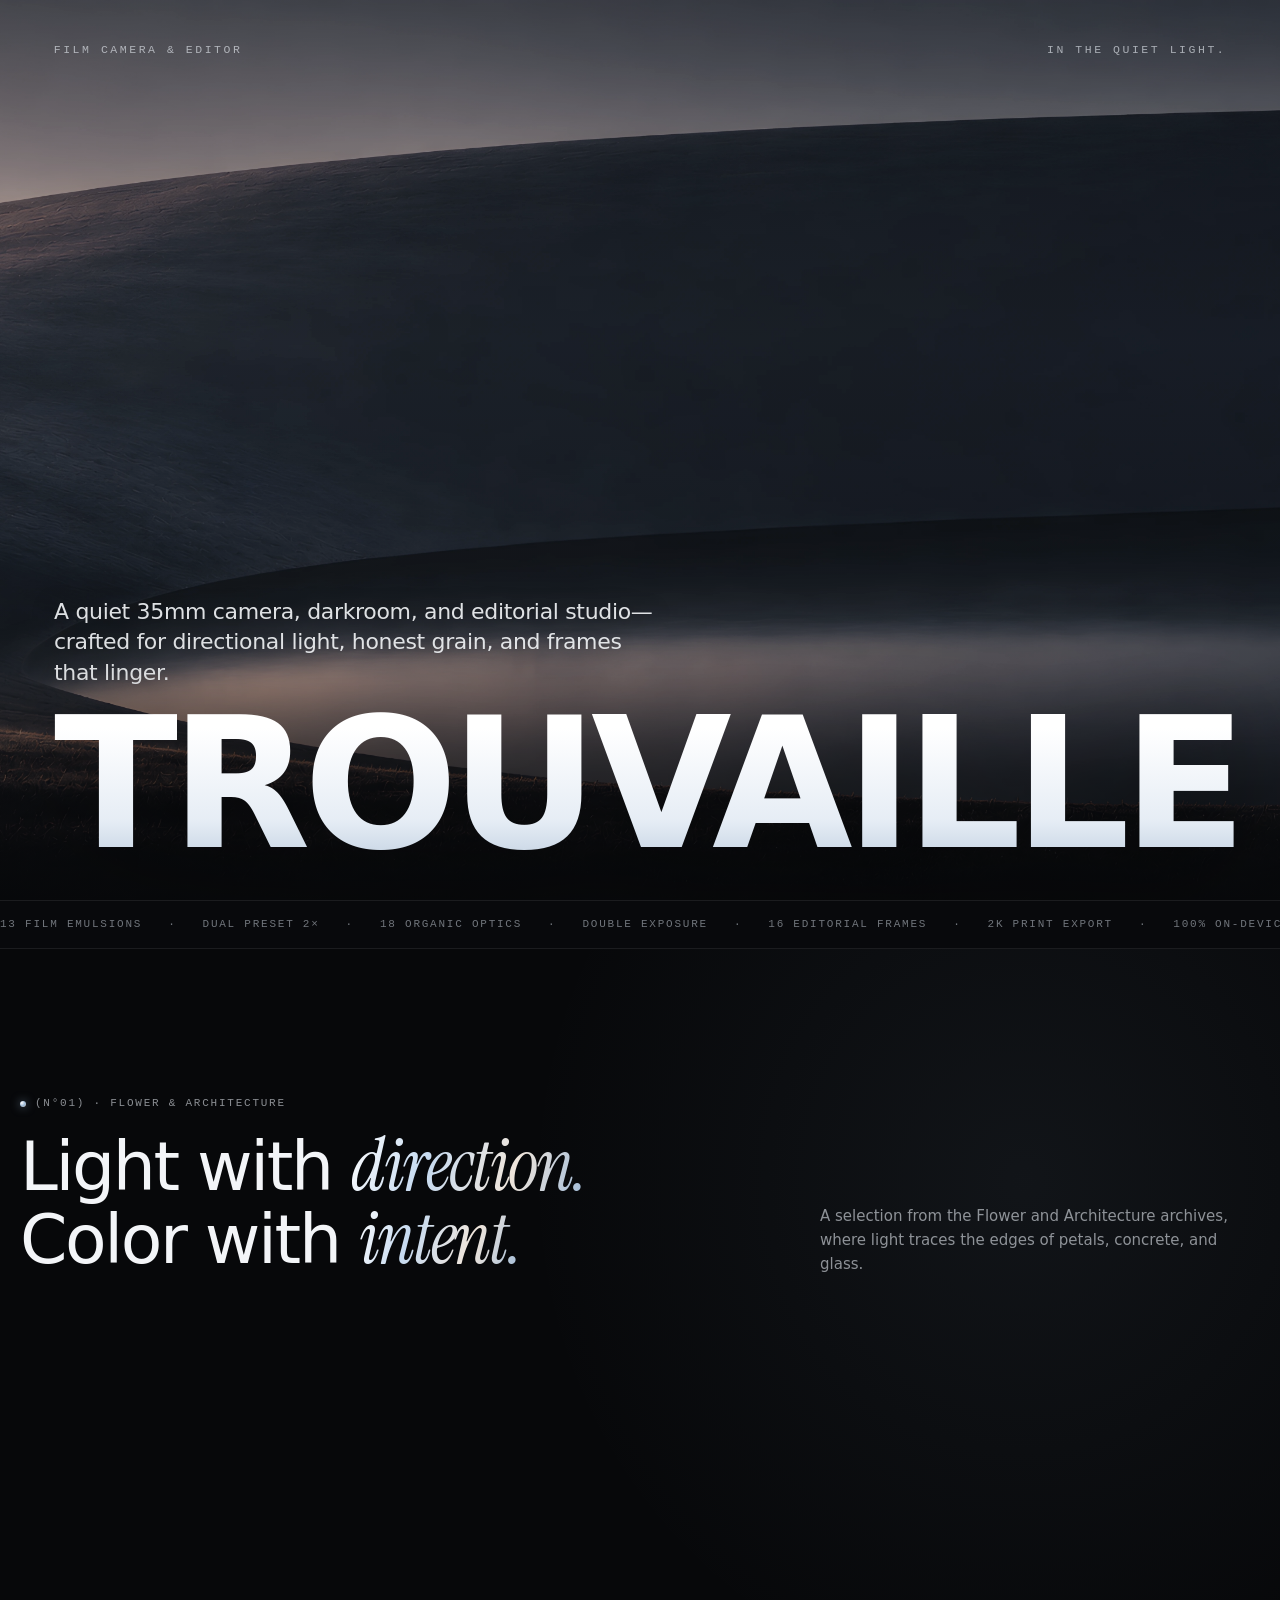
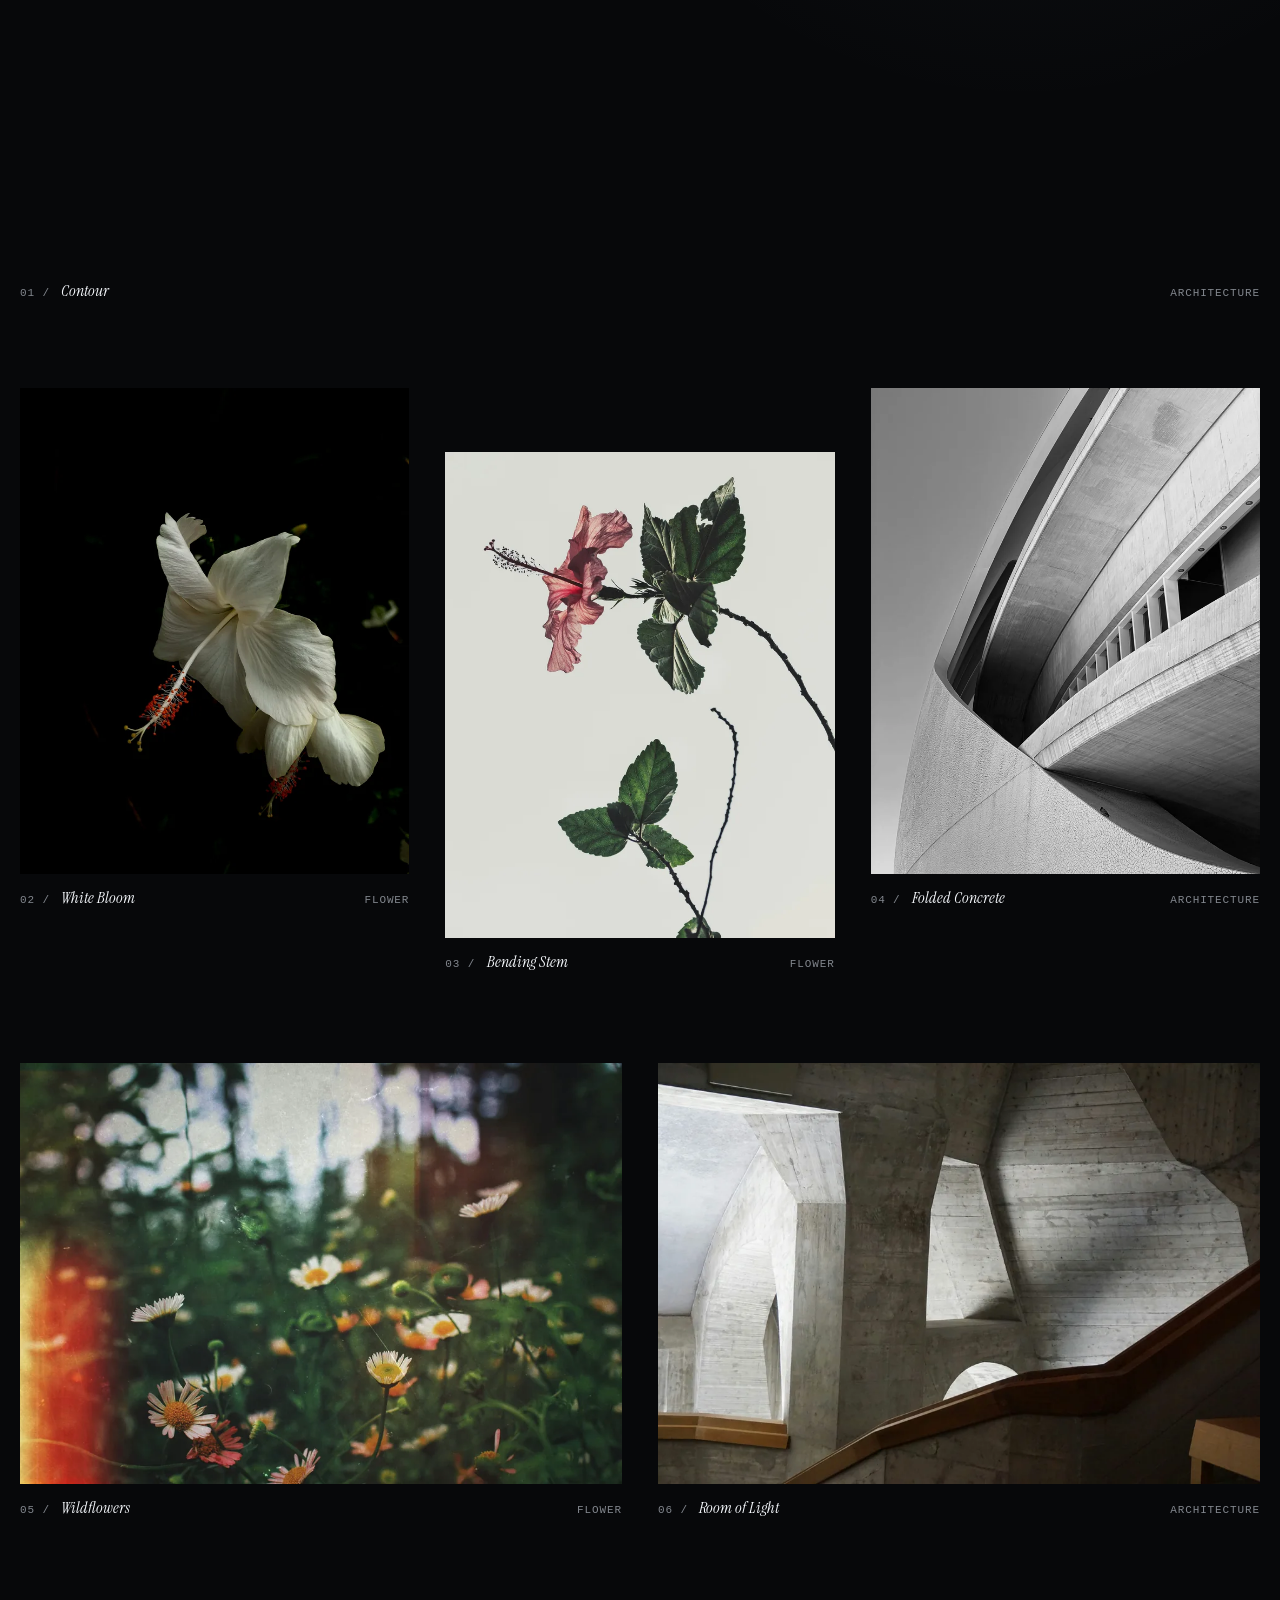
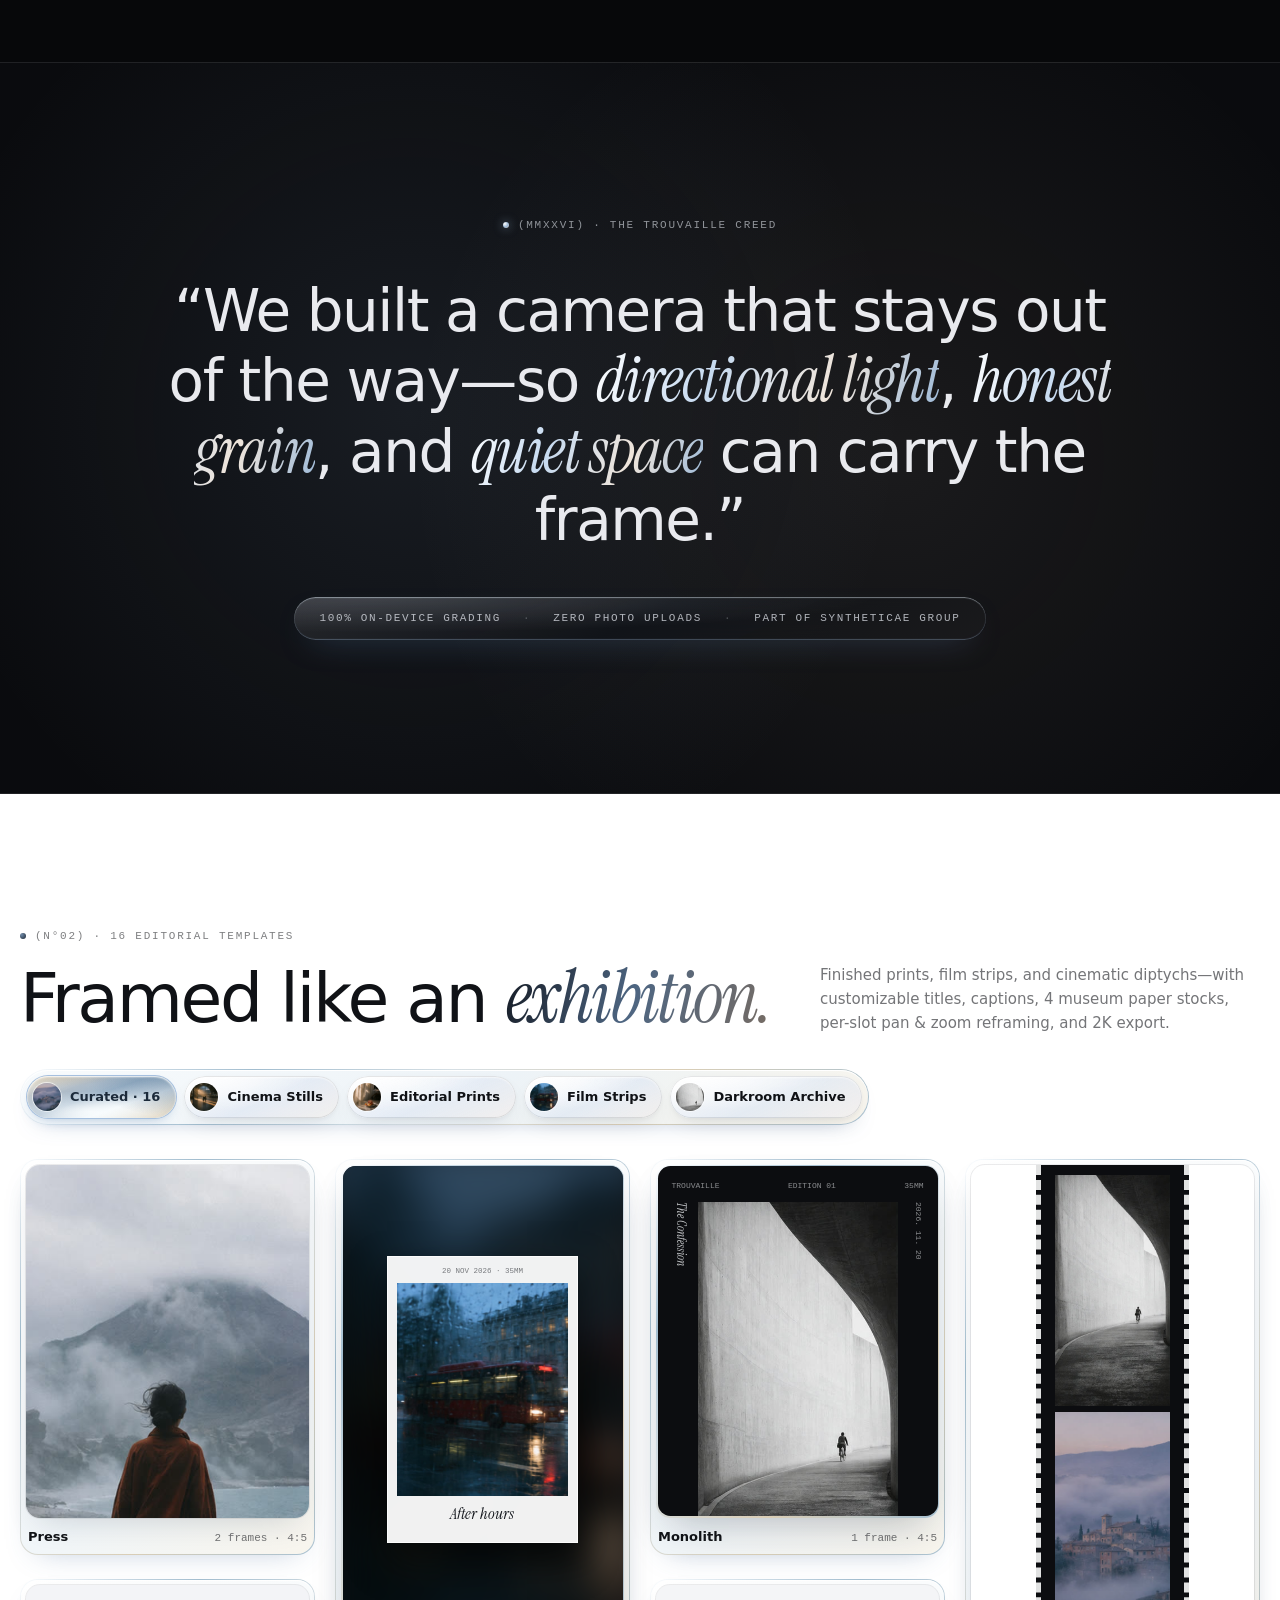
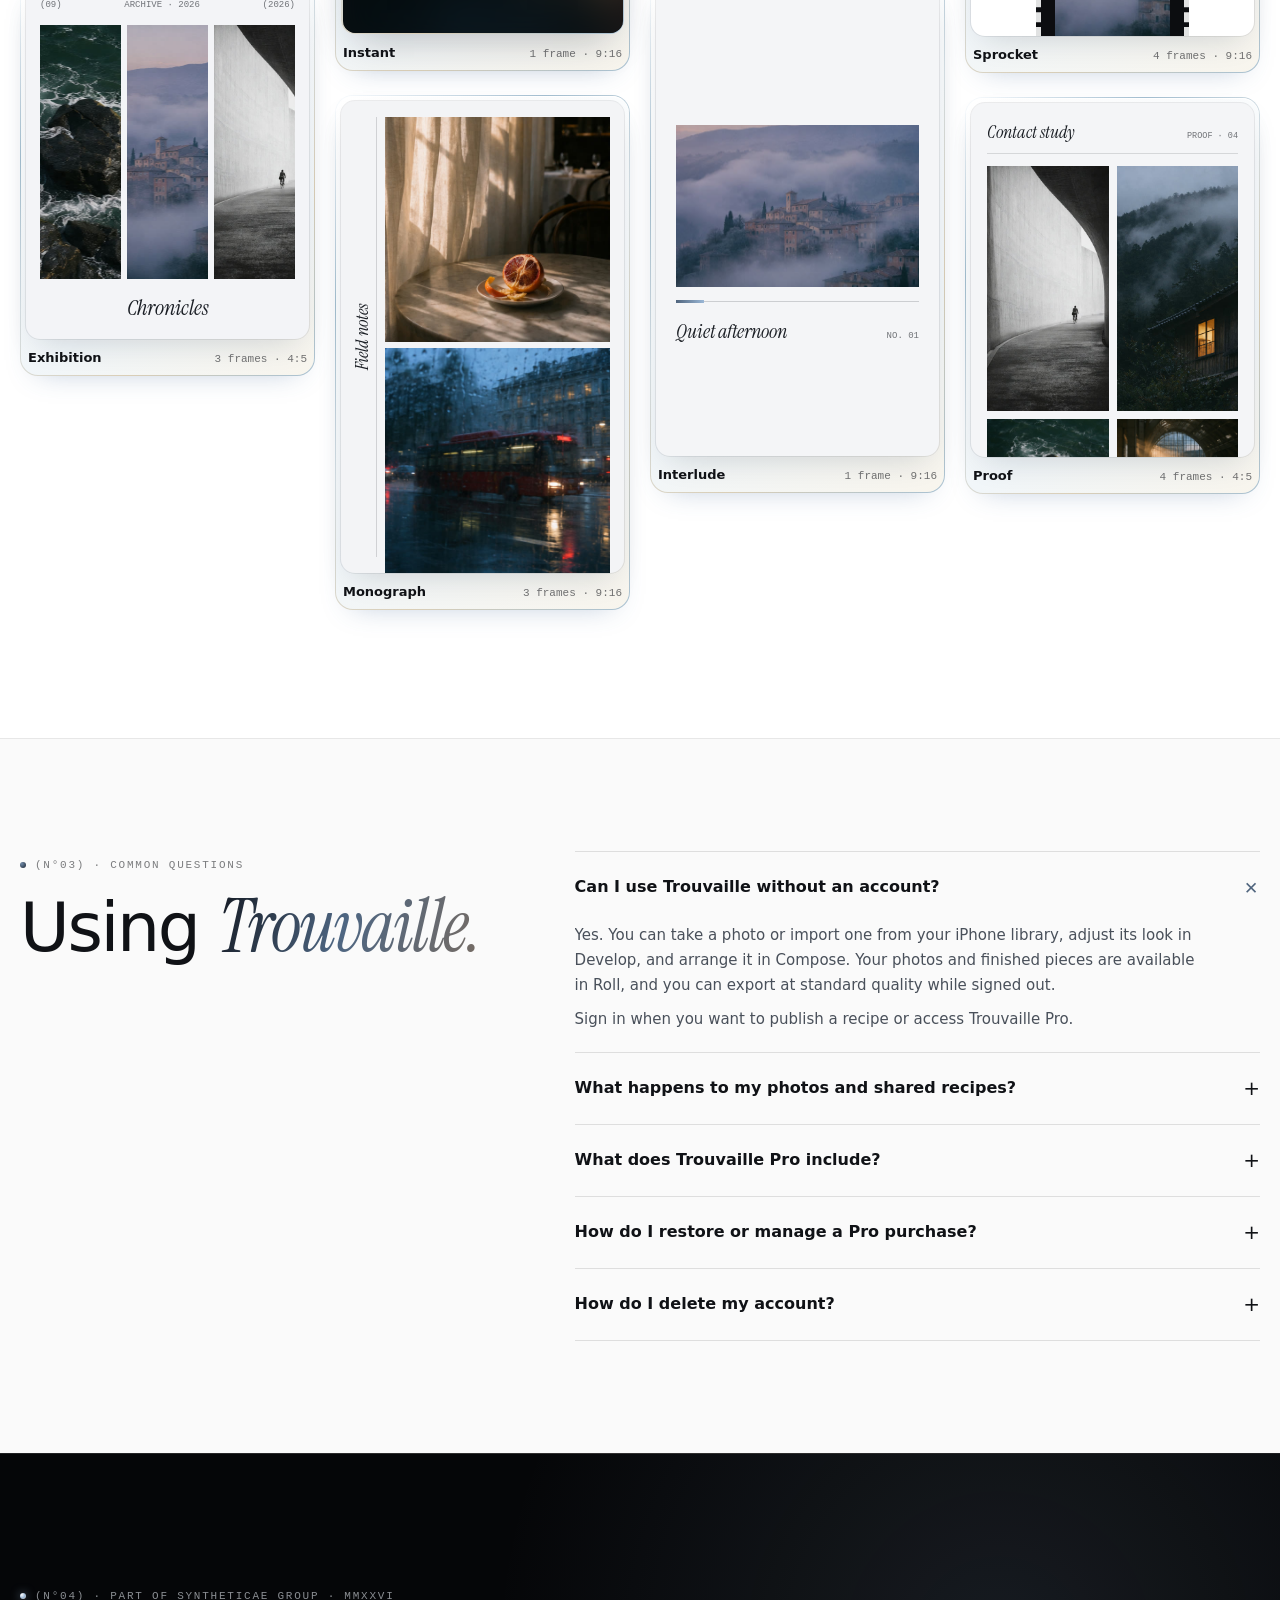
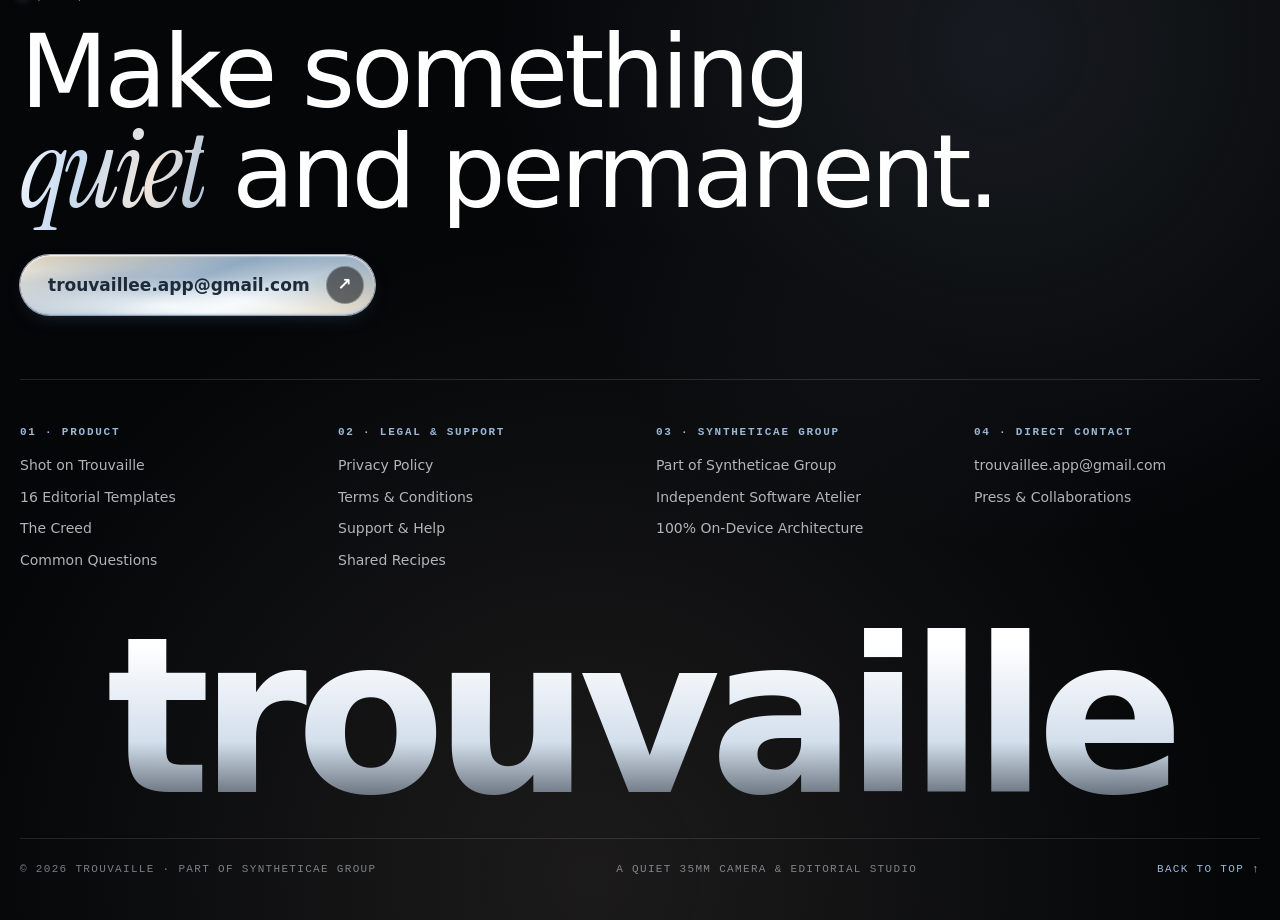
==== index.html @ af801d93 "Publish Trouvaille website" ====
<!doctype html>
<html lang="en">
  <head>
    <meta charset="UTF-8" />
    <meta name="viewport" content="width=device-width, initial-scale=1.0" />
    <title>Trouvaille: Camera &amp; Editor</title>
    <meta
      name="description"
      content="Trouvaille is a film camera, photo editor, and composition studio for iPhone."
    />
    <meta property="og:title" content="Trouvaille: Camera &amp; Editor" />
    <meta
      property="og:description"
      content="Preview film looks as you shoot, develop your photos on your iPhone, and compose them as prints or strips."
    />
    <meta property="og:image" content="assets/photos/herosection.webp" />
    <link rel="icon" type="image/png" sizes="192x192" href="/assets/icon-192.png" />
    <link rel="stylesheet" href="styles.css" />
  </head>
  <body>
    <!-- Top 2px Scroll Progress Bar -->
    <div class="progress-bar" id="progressBar" aria-hidden="true">
      <div class="progress-bar__fill" id="progressFill"></div>
    </div>

    <!-- Floating Liquid Glass Wide Pill Navbar (Reveals past Hero) -->
    <header class="floating-nav" id="floatingNav" aria-label="Primary Navigation">
      <nav class="floating-nav__inner liquid-glass-clear">
        <a href="#top" class="floating-nav__brand" aria-label="Trouvaille home">
          <span class="floating-nav__word">Trouvaille</span>
        </a>
        <div class="floating-nav__links">
          <a href="#stills" data-nav="stills">Stills</a>
          <a href="#gallery" data-nav="gallery">Templates</a>
          <a href="#creed" data-nav="creed">Craft</a>
          <a href="#faq" data-nav="faq">FAQ</a>
        </div>
        <a href="mailto:trouvaillee.app@gmail.com?subject=Trouvaille%20iOS%20Access" class="pill-btn chromatic-metal floating-nav__cta">
          <span>Get Access</span>
          <span aria-hidden="true">↗</span>
        </a>
      </nav>
    </header>

    <main id="top">
      <!-- ───────────── SECTION 01: HERO ───────────── -->
      <section class="hero" id="hero">
        <div class="hero__bg" id="heroBg" aria-hidden="true">
          <img src="assets/photos/herosection.webp" alt="" fetchpriority="high" />
          <div class="hero__scrim"></div>
        </div>

        <div class="hero__topline">
          <span>Film Camera &amp; Editor</span>
          <span>In the quiet light.</span>
        </div>

        <!-- Bottom Architectural Block: Quiet Tagline + Monumental Wordmark -->
        <div class="hero__bottom" id="heroText">
          <p class="hero__tagline">
            A quiet 35mm camera, darkroom, and editorial studio—crafted for directional light, honest grain, and frames that linger.
          </p>
          <h1 class="hero__wordmark">TROUVAILLE</h1>
        </div>
      </section>

      <!-- ───────────── SUBTLE EDITORIAL MARQUEE ───────────── -->
      <section class="marquee" aria-hidden="true">
        <div class="marquee__track">
          <span>13 Film Emulsions</span><span>·</span>
          <span>Dual Preset 2×</span><span>·</span>
          <span>18 Organic Optics</span><span>·</span>
          <span>Double Exposure</span><span>·</span>
          <span>16 Editorial Frames</span><span>·</span>
          <span>2K Print Export</span><span>·</span>
          <span>100% On-Device</span><span>·</span>
          <span>Part of Syntheticae Group</span><span>·</span>
          <span>13 Film Emulsions</span><span>·</span>
          <span>Dual Preset 2×</span><span>·</span>
          <span>18 Organic Optics</span><span>·</span>
          <span>Double Exposure</span><span>·</span>
          <span>16 Editorial Frames</span><span>·</span>
          <span>2K Print Export</span><span>·</span>
          <span>100% On-Device</span><span>·</span>
          <span>Part of Syntheticae Group</span><span>·</span>
        </div>
      </section>

      <!-- ───────────── SECTION 02: FILM STILLS EXHIBITION ───────────── -->
      <section class="stills-section" id="stills">
        <div class="container">
          <div class="stills-header reveal">
            <div>
              <div class="eyebrow">
                <span class="dot"></span>
                <span>(N°01) · FLOWER &amp; ARCHITECTURE</span>
              </div>
              <h2 class="section-title">
                Light with <em>direction.</em><br />
                Color with <em>intent.</em>
              </h2>
            </div>
            <p class="section-sub">
              A selection from the Flower and Architecture archives, where light traces the edges of petals, concrete, and glass.
            </p>
          </div>

          <figure class="still-hero reveal">
            <img
              class="still-photo"
              src="assets/stills/contour.webp"
              srcset="assets/stills/contour-small.webp 768w, assets/stills/contour.webp 1600w"
              sizes="(max-width: 1320px) calc(100vw - 40px), 1280px"
              width="1600"
              height="670"
              loading="lazy"
              decoding="async"
              alt="Sweeping terracotta cladding around an opening of blue sky."
            />
            <figcaption class="still-caption"><span>01 / <em>Contour</em></span><span>ARCHITECTURE</span></figcaption>
          </figure>

          <div class="stills-triptych reveal">
            <figure class="still-card">
              <img class="still-photo" src="assets/stills/white-bloom.webp" width="720" height="900" loading="lazy" decoding="async" alt="A pale flower with translucent petals against a dark background." />
              <figcaption class="still-caption"><span>02 / <em>White Bloom</em></span><span>FLOWER</span></figcaption>
            </figure>

            <figure class="still-card still-card--offset">
              <img class="still-photo" src="assets/stills/bending-stem.webp" width="720" height="900" loading="lazy" decoding="async" alt="Pink blossoms and a bent green stem on a pale backdrop." />
              <figcaption class="still-caption"><span>03 / <em>Bending Stem</em></span><span>FLOWER</span></figcaption>
            </figure>

            <figure class="still-card">
              <img class="still-photo" src="assets/stills/folded-concrete.webp" width="720" height="900" loading="lazy" decoding="async" alt="Curving concrete ramps in black and white, seen from below." />
              <figcaption class="still-caption"><span>04 / <em>Folded Concrete</em></span><span>ARCHITECTURE</span></figcaption>
            </figure>
          </div>

          <div class="stills-diptych reveal">
            <figure class="still-card">
              <img class="still-photo" src="assets/stills/wildflowers.webp" width="960" height="672" loading="lazy" decoding="async" alt="Wildflowers in a wooded clearing with an amber light leak at the edge." />
              <figcaption class="still-caption"><span>05 / <em>Wildflowers</em></span><span>FLOWER</span></figcaption>
            </figure>

            <figure class="still-card">
              <img class="still-photo" src="assets/stills/room-of-light.webp" width="960" height="672" loading="lazy" decoding="async" alt="Light falling between textured concrete walls and a dark timber railing." />
              <figcaption class="still-caption"><span>06 / <em>Room of Light</em></span><span>ARCHITECTURE</span></figcaption>
            </figure>
          </div>
        </div>
      </section>

      <!-- ───────────── SECTION 03: TROUVAILLE CREED ───────────── -->
      <section class="creed-section" id="creed">
        <div class="container creed-inner reveal">
          <div class="eyebrow">
            <span class="dot"></span>
            <span>(MMXXVI) · THE TROUVAILLE CREED</span>
          </div>
          <blockquote class="creed-quote">
            “We built a camera that stays out of the way—so <em>directional light</em>,
            <em>honest grain</em>, and <em>quiet space</em> can carry the frame.”
          </blockquote>
          <div class="creed-tenets liquid-glass">
            <span>100% On-Device Grading</span>
            <span class="creed-sep">·</span>
            <span>Zero Photo Uploads</span>
            <span class="creed-sep">·</span>
            <span>Part of Syntheticae Group</span>
          </div>
        </div>
      </section>

      <!-- ───────────── SECTION 04: TEMPLATE GALLERY ───────────── -->
      <section class="gallery-section" id="gallery">
        <div class="container">
          <div class="gallery-head reveal">
            <div>
              <div class="eyebrow eyebrow--light">
                <span class="dot"></span>
                <span>(N°02) · 16 EDITORIAL TEMPLATES</span>
              </div>
              <h2 class="section-title section-title--dark">
                Framed like an <em>exhibition.</em>
              </h2>
            </div>
            <p class="section-sub section-sub--dark">
              Finished prints, film strips, and cinematic diptychs—with customizable titles,
              captions, 4 museum paper stocks, per-slot pan &amp; zoom reframing, and 2K export.
            </p>
          </div>

          <div class="cosmos-bar reveal" id="galleryFilters" role="group" aria-label="Template categories">
            <button type="button" class="cosmos-pill liquid-glass-light is-active" data-filter="all" aria-pressed="true">
              <img src="assets/photos/hill-village.jpg" alt="" />
              <span>Curated · 16</span>
            </button>
            <button type="button" class="cosmos-pill liquid-glass-light" data-filter="cinema" aria-pressed="false">
              <img src="assets/photos/last-train.jpg" alt="" />
              <span>Cinema Stills</span>
            </button>
            <button type="button" class="cosmos-pill liquid-glass-light" data-filter="editorial" aria-pressed="false">
              <img src="assets/photos/blood-orange.jpg" alt="" />
              <span>Editorial Prints</span>
            </button>
            <button type="button" class="cosmos-pill liquid-glass-light" data-filter="strip" aria-pressed="false">
              <img src="assets/photos/rain-bus.jpg" alt="" />
              <span>Film Strips</span>
            </button>
            <button type="button" class="cosmos-pill liquid-glass-light" data-filter="archive" aria-pressed="false">
              <img src="assets/photos/concrete-passage.jpg" alt="" />
              <span>Darkroom Archive</span>
            </button>
          </div>

          <div class="museum-grid reveal" id="museumGrid">
            <article class="museum-item" data-cat="cinema">
              <div class="tpl-art tpl-press">
                <img src="assets/photos/volcanic-shore.jpg" alt="Press template upper still" loading="lazy" />
                <div class="tpl-press__band">
                  <small>DIRECTED BY YOU · AUTUMN ISSUE</small>
                  <strong>After the rain</strong>
                </div>
                <img src="assets/photos/last-train.jpg" alt="Press template lower still" loading="lazy" />
              </div>
              <div class="museum-meta"><strong>Press</strong><span>2 frames · 4:5</span></div>
            </article>

            <article class="museum-item" data-cat="editorial">
              <div class="tpl-art tpl-exhibition">
                <div class="tpl-exhibition__top"><span>(09)</span><span>ARCHIVE · 2026</span><span>(2026)</span></div>
                <div class="tpl-exhibition__row">
                  <img src="assets/photos/tideline.jpg" alt="" loading="lazy" />
                  <img src="assets/photos/hill-village.jpg" alt="" loading="lazy" />
                  <img src="assets/photos/concrete-passage.jpg" alt="" loading="lazy" />
                </div>
                <div class="tpl-exhibition__title">Chronicles</div>
              </div>
              <div class="museum-meta"><strong>Exhibition</strong><span>3 frames · 4:5</span></div>
            </article>

            <article class="museum-item" data-cat="strip">
              <div class="tpl-art tpl-art--chromatic"><div class="tpl-instant">
                <img src="assets/photos/rain-bus.jpg" alt="" class="tpl-instant__bg" loading="lazy" />
                <div class="tpl-instant__card">
                  <span>20 NOV 2026 · 35MM</span>
                  <img src="assets/photos/rain-bus.jpg" alt="Instant Polaroid template" loading="lazy" />
                  <em>After hours</em>
                </div>
              </div></div>
              <div class="museum-meta"><strong>Instant</strong><span>1 frame · 9:16</span></div>
            </article>

            <article class="museum-item" data-cat="editorial">
              <div class="tpl-art tpl-monograph">
                <div class="tpl-monograph__rail"><em>Field notes</em></div>
                <div class="tpl-monograph__col">
                  <img src="assets/photos/blood-orange.jpg" alt="" loading="lazy" />
                  <img src="assets/photos/rain-bus.jpg" alt="" loading="lazy" />
                  <img src="assets/photos/last-train.jpg" alt="" loading="lazy" />
                </div>
              </div>
              <div class="museum-meta"><strong>Monograph</strong><span>3 frames · 9:16</span></div>
            </article>

            <article class="museum-item" data-cat="cinema">
              <div class="tpl-art tpl-art--chromatic"><div class="tpl-monolith">
                <div class="tpl-monolith__top"><span>TROUVAILLE</span><span>EDITION 01</span><span>35MM</span></div>
                <div class="tpl-monolith__body">
                  <em class="tpl-monolith__left">The Confession</em>
                  <img src="assets/photos/concrete-passage.jpg" alt="Monolith poster template" loading="lazy" />
                  <span class="tpl-monolith__right">2026. 11. 20</span>
                </div>
              </div></div>
              <div class="museum-meta"><strong>Monolith</strong><span>1 frame · 4:5</span></div>
            </article>

            <article class="museum-item" data-cat="editorial">
              <div class="tpl-art tpl-interlude">
                <img src="assets/photos/hill-village.jpg" alt="Interlude story template" loading="lazy" />
                <div class="tpl-interlude__rule"><span></span></div>
                <div class="tpl-interlude__foot"><em>Quiet afternoon</em><small>NO. 01</small></div>
              </div>
              <div class="museum-meta"><strong>Interlude</strong><span>1 frame · 9:16</span></div>
            </article>

            <article class="museum-item" data-cat="strip">
              <div class="tpl-art tpl-sprocket">
                <div class="tpl-sprocket__strip">
                  <img src="assets/photos/concrete-passage.jpg" alt="" loading="lazy" />
                  <img src="assets/photos/hill-village.jpg" alt="" loading="lazy" />
                  <img src="assets/photos/tideline.jpg" alt="" loading="lazy" />
                  <img src="assets/photos/last-train.jpg" alt="" loading="lazy" />
                </div>
              </div>
              <div class="museum-meta"><strong>Sprocket</strong><span>4 frames · 9:16</span></div>
            </article>

            <article class="museum-item" data-cat="archive">
              <div class="tpl-art tpl-proof">
                <div class="tpl-proof__head"><em>Contact study</em><span>PROOF · 04</span></div>
                <div class="tpl-proof__grid">
                  <img src="assets/photos/concrete-passage.jpg" alt="" loading="lazy" />
                  <img src="assets/photos/lit-window.jpg" alt="" loading="lazy" />
                  <img src="assets/photos/tideline.jpg" alt="" loading="lazy" />
                  <img src="assets/photos/last-train.jpg" alt="" loading="lazy" />
                </div>
              </div>
              <div class="museum-meta"><strong>Proof</strong><span>4 frames · 4:5</span></div>
            </article>
          </div>
        </div>
      </section>

      <!-- ───────────── SECTION 05: FAQ ACCORDION ───────────── -->
      <section class="faq-section" id="faq">
        <div class="container faq-wrap">
          <div class="reveal">
            <div class="eyebrow eyebrow--light">
              <span class="dot"></span>
              <span>(N°03) · COMMON QUESTIONS</span>
            </div>
            <h2 class="section-title section-title--dark">
              Using <em>Trouvaille.</em>
            </h2>
          </div>

          <div class="faq-list reveal" id="faqList">
            <div class="faq-item is-open">
              <button type="button" class="faq-q" aria-expanded="true" aria-controls="faq-account">
                <span>Can I use Trouvaille without an account?</span>
                <span class="faq-icon" aria-hidden="true">+</span>
              </button>
              <div class="faq-a" id="faq-account">
                <div class="faq-a__body">
                  <p>Yes. You can take a photo or import one from your iPhone library, adjust its look in Develop, and arrange it in Compose. Your photos and finished pieces are available in Roll, and you can export at standard quality while signed out.</p>
                  <p>Sign in when you want to publish a recipe or access Trouvaille Pro.</p>
                </div>
              </div>
            </div>

            <div class="faq-item">
              <button type="button" class="faq-q" aria-expanded="false" aria-controls="faq-uploads">
                <span>What happens to my photos and shared recipes?</span>
                <span class="faq-icon" aria-hidden="true">+</span>
              </button>
              <div class="faq-a" id="faq-uploads" inert>
                <div class="faq-a__body">
                  <p>Trouvaille processes your photos on your iPhone. When you save or share an export, you choose where it goes.</p>
                  <p>A published recipe contains the settings for a film look and profile attribution. People with the link can view that information, while the source photo stays on your device. The <a href="privacy.html" class="text-link">Privacy Policy</a> explains how Trouvaille handles account and purchase data.</p>
                </div>
              </div>
            </div>

            <div class="faq-item">
              <button type="button" class="faq-q" aria-expanded="false" aria-controls="faq-pro">
                <span>What does Trouvaille Pro include?</span>
                <span class="faq-icon" aria-hidden="true">+</span>
              </button>
              <div class="faq-a" id="faq-pro" inert>
                <div class="faq-a__body">
                  <p>Pro adds Dual Preset, which lets you layer two looks, and full-resolution photo export in Develop. The camera, standard editing tools, and composition layouts are available without Pro.</p>
                  <p>Pro plans include monthly and yearly subscriptions and a one-time Lifetime purchase. The Trouvaille Pro screen shows the plans, billing periods, and prices provided by the App Store for your region.</p>
                </div>
              </div>
            </div>

            <div class="faq-item">
              <button type="button" class="faq-q" aria-expanded="false" aria-controls="faq-restore">
                <span>How do I restore or manage a Pro purchase?</span>
                <span class="faq-icon" aria-hidden="true">+</span>
              </button>
              <div class="faq-a" id="faq-restore" inert>
                <div class="faq-a__body">
                  <p>Sign in to Trouvaille and go to <strong>Profile → Trouvaille Pro → Restore Purchases</strong>. Make sure your iPhone is using the Apple Account that made the original purchase.</p>
                  <p>You can manage or cancel a subscription from your Apple Account. See the <a href="terms.html" class="text-link">Terms &amp; Conditions</a> for details on renewal, cancellation, and refunds.</p>
                </div>
              </div>
            </div>

            <div class="faq-item">
              <button type="button" class="faq-q" aria-expanded="false" aria-controls="faq-delete">
                <span>How do I delete my account?</span>
                <span class="faq-icon" aria-hidden="true">+</span>
              </button>
              <div class="faq-a" id="faq-delete" inert>
                <div class="faq-a__body">
                  <p>While signed in, go to <strong>Profile → Delete Account</strong> and confirm. This removes your Trouvaille account, creator profile, and published recipes. You can remove photos and compositions from Roll separately.</p>
                  <p>If you have a subscription, manage it through Apple to stop future renewals. The <a href="privacy.html#choices" class="text-link">Privacy Policy</a> explains what happens to your data and how to contact support if you cannot sign in.</p>
                </div>
              </div>
            </div>
          </div>
        </div>
      </section>
    </main>

    <!-- ───────────── SECTION 06: MEGA ARCHITECTURAL FOOTER (SYNTHETICAE GROUP) ───────────── -->
    <footer class="mega-footer" id="contact">
      <div class="container">
        <div class="footer-hero reveal">
          <div class="eyebrow">
            <span class="dot"></span>
            <span>(N°04) · PART OF SYNTHETICAE GROUP · MMXXVI</span>
          </div>
          <h2 class="footer-title">
            Make something<br />
            <em>quiet</em> and permanent.
          </h2>
          <div class="footer-cta-row" id="download">
            <a href="mailto:trouvaillee.app@gmail.com" class="footer-mail-pill chromatic-metal">
              <span>trouvaillee.app@gmail.com</span>
              <span class="footer-mail-pill__icon" aria-hidden="true">↗</span>
            </a>
          </div>
        </div>

        <div class="footer-grid">
          <div>
            <h4>01 · Product</h4>
            <ul>
              <li><a href="#stills">Shot on Trouvaille</a></li>
              <li><a href="#gallery">16 Editorial Templates</a></li>
              <li><a href="#creed">The Creed</a></li>
              <li><a href="#faq">Common Questions</a></li>
            </ul>
          </div>
          <div>
            <h4>02 · Legal &amp; Support</h4>
            <ul>
              <li><a href="privacy.html">Privacy Policy</a></li>
              <li><a href="terms.html">Terms &amp; Conditions</a></li>
              <li><a href="support.html">Support &amp; Help</a></li>
              <li><a href="/r/">Shared Recipes</a></li>
            </ul>
          </div>
          <div>
            <h4>03 · Syntheticae Group</h4>
            <ul>
              <li><span>Part of Syntheticae Group</span></li>
              <li><span>Independent Software Atelier</span></li>
              <li><span>100% On-Device Architecture</span></li>
            </ul>
          </div>
          <div>
            <h4>04 · Direct Contact</h4>
            <ul>
              <li><a href="mailto:trouvaillee.app@gmail.com">trouvaillee.app@gmail.com</a></li>
              <li><a href="mailto:trouvaillee.app@gmail.com?subject=Trouvaille%20Press">Press &amp; Collaborations</a></li>
            </ul>
          </div>
        </div>

        <div class="footer-wordmark" aria-hidden="true">trouvaille</div>

        <div class="footer-bottom">
          <span>© 2026 Trouvaille · Part of Syntheticae Group</span>
          <span class="footer-bottom__mid">A quiet 35mm camera &amp; editorial studio</span>
          <a href="#top" class="footer-top-link">Back to top ↑</a>
        </div>
      </div>
    </footer>

    <script src="script.js"></script>
  </body>
</html>
---- styles.css ----
/* ==========================================================================
   TROUVAILLE WEB v3 — Part of Syntheticae Group
   Chromatic Metal & Liquid Glass · Minimalist Hero · Film Stills
   ========================================================================== */

@font-face {
  font-family: "Instrument Serif";
  src: url("assets/fonts/InstrumentSerif-Regular.ttf") format("truetype");
  font-weight: 400;
  font-style: normal;
  font-display: swap;
}
@font-face {
  font-family: "Instrument Serif";
  src: url("assets/fonts/InstrumentSerif-Italic.ttf") format("truetype");
  font-weight: 400;
  font-style: italic;
  font-display: swap;
}

:root {
  --bg-dark: #07080a;
  --bg-creed: #0a0b0e;
  --bg-white: #ffffff;
  --ink-light: #f3f5f8;
  --ink-light-muted: rgba(235, 240, 247, 0.58);
  --ink-dark: #101216;
  --ink-dark-muted: rgba(16, 18, 22, 0.58);

  /* Chromatic Metal Palette (Zero Orange) */
  --chrome-white: #ffffff;
  --chrome-pearl: #e4d6c8;
  --chrome-silver: #cfcfcf;
  --chrome-blue: #9ab7d6;
  --chrome-slate: #4f647d;
  --chrome-deep: #111216;
  --chrome-grad-text: linear-gradient(108deg, #ffffff 0%, #c6daf0 34%, #efe5db 68%, #9cb9d8 100%);
  --chrome-grad-dark-text: linear-gradient(108deg, #121720 0%, #4e6682 48%, #776c63 100%);
  --chrome-border: linear-gradient(135deg, #fbfdff 0%, #a2bdcf 26%, #d6dfe4 48%, #daceb6 73%, #a8c1d2 100%);
  --chrome-surface:
    radial-gradient(ellipse 105% 100% at 14% -28%, rgba(176, 162, 135, 0.78), transparent 55%),
    radial-gradient(ellipse 75% 117% at 100% 5%, rgba(86, 120, 151, 0.58), transparent 78%),
    radial-gradient(ellipse 88% 65% at 43% 85%, rgba(251, 254, 255, 0.87), transparent 75%),
    linear-gradient(161deg, #ebe4d6 6%, #aebbc7 30%, #9db4c9 46%, #eef4f8 67%, #e0d4be 91%, #b9cddf 100%);
  --chrome-noise: url("data:image/svg+xml,%3Csvg viewBox='0 0 180 180' xmlns='http://www.w3.org/2000/svg'%3E%3Cfilter id='n'%3E%3CfeTurbulence type='fractalNoise' baseFrequency='0.92' numOctaves='3' stitchTiles='stitch'/%3E%3CfeColorMatrix type='saturate' values='0'/%3E%3C/filter%3E%3Crect width='100%25' height='100%25' filter='url(%23n)' opacity='0.55'/%3E%3C/svg%3E");

  --font-serif: "Instrument Serif", Georgia, "Times New Roman", serif;
  --font-sans: -apple-system, BlinkMacSystemFont, "SF Pro Display", "SF Pro Text", "Inter", system-ui, sans-serif;
  --font-mono: ui-monospace, "SF Mono", Menlo, Monaco, monospace;
  --ease: cubic-bezier(0.22, 1, 0.36, 1);
}

*, *::before, *::after { box-sizing: border-box; margin: 0; padding: 0; }
html { scroll-behavior: smooth; font-size: 16px; }
body {
  background: var(--bg-dark);
  color: var(--ink-light);
  font-family: var(--font-sans);
  line-height: 1.55;
  -webkit-font-smoothing: antialiased;
  overflow-x: hidden;
}
img { display: block; max-width: 100%; }
a { color: inherit; text-decoration: none; }
button { font: inherit; color: inherit; background: none; border: 0; cursor: pointer; }
em { font-style: italic; font-family: var(--font-serif); font-weight: 400; }

.container { width: min(100% - 40px, 1280px); margin-inline: auto; }

/* ── Signature Materials: Liquid Glass + Chromatic Metal ── */
.liquid-glass {
  background:
    radial-gradient(ellipse at 12% 0%, rgba(226, 238, 252, 0.16), transparent 58%),
    linear-gradient(155deg, rgba(255, 255, 255, 0.11), rgba(154, 183, 214, 0.03) 50%, rgba(228, 214, 200, 0.06)),
    rgba(11, 13, 17, 0.76);
  -webkit-backdrop-filter: blur(24px) saturate(175%);
  backdrop-filter: blur(24px) saturate(175%);
  box-shadow:
    0 16px 44px -14px rgba(0, 0, 0, 0.78),
    inset 0 0 0 1px rgba(255, 255, 255, 0.15),
    inset 0 1px 1px rgba(255, 255, 255, 0.26);
  color: var(--ink-light);
}

.liquid-glass-light {
  background:
    radial-gradient(ellipse at 12% 0%, rgba(255, 255, 255, 0.96), transparent 58%),
    linear-gradient(155deg, rgba(255, 255, 255, 0.84), rgba(218, 228, 240, 0.48) 54%, rgba(244, 239, 234, 0.72)),
    rgba(236, 240, 247, 0.74);
  -webkit-backdrop-filter: blur(18px) saturate(165%);
  backdrop-filter: blur(18px) saturate(165%);
  box-shadow:
    0 10px 26px -10px rgba(15, 22, 36, 0.13),
    0 2px 6px -1px rgba(15, 22, 36, 0.06),
    inset 0 0 0 1px rgba(16, 22, 34, 0.11),
    inset 0 1.5px 2px rgba(255, 255, 255, 0.96);
  color: var(--ink-dark);
}

.liquid-glass-clear {
  background:
    radial-gradient(ellipse at 7% 0%, rgba(255, 255, 255, 0.7), transparent 53%),
    radial-gradient(ellipse at 88% 115%, rgba(229, 219, 197, 0.36), transparent 49%),
    linear-gradient(140deg, rgba(249, 252, 255, 0.77), rgba(217, 232, 242, 0.65) 51%, rgba(248, 246, 240, 0.73));
  -webkit-backdrop-filter: blur(20px) saturate(155%) brightness(114%);
  backdrop-filter: blur(20px) saturate(155%) brightness(114%);
  box-shadow:
    0 12px 34px -14px rgba(67, 103, 148, 0.46),
    inset 0 0 0 1px rgba(255, 255, 255, 0.65),
    inset 0 1px 2px rgba(255, 255, 255, 0.98),
    inset 0 -2px 3px rgba(114, 160, 212, 0.29);
  color: #1d2b3b;
}

/* Silver, blue, and pearl reflections with a readable ink label. */
.chromatic-metal {
  position: relative;
  overflow: hidden;
  isolation: isolate;
  color: #1c2a3a;
  background: var(--chrome-surface);
  box-shadow:
    0 7px 20px -10px rgba(68, 106, 157, 0.55),
    0 0 0 1px rgba(241, 247, 255, 0.7),
    inset 0 1px 2px #ffffff,
    inset 0 -1px 2px rgba(141, 174, 218, 0.55);
  transition: transform 220ms var(--ease), box-shadow 220ms var(--ease), filter 220ms var(--ease);
}
:is(.chromatic-metal, .cosmos-pill.is-active)::before {
  content: "";
  position: absolute;
  inset: 0;
  background-image: var(--chrome-noise);
  opacity: 0.29;
  mix-blend-mode: soft-light;
  pointer-events: none;
  z-index: 0;
}
:is(.chromatic-metal, .cosmos-pill.is-active) > * {
  position: relative;
  z-index: 1;
}
.chromatic-metal:hover {
  transform: translateY(-1.5px);
  box-shadow:
    0 16px 36px -10px rgba(120, 156, 198, 0.32),
    0 0 0 1px rgba(255, 255, 255, 0.68),
    inset 0 1px 2px rgba(255, 255, 255, 0.95),
    inset 0 -1px 2px rgba(228, 214, 200, 0.55);
}

.eyebrow {
  display: inline-flex;
  align-items: center;
  gap: 9px;
  font-family: var(--font-mono);
  font-size: 11px;
  letter-spacing: 0.16em;
  text-transform: uppercase;
  color: rgba(235, 240, 247, 0.58);
}
.eyebrow--light { color: rgba(16, 18, 22, 0.54); }
.dot {
  width: 6px;
  height: 6px;
  border-radius: 50%;
  background: radial-gradient(circle at 30% 30%, #ffffff 0%, #9ab7d6 55%, #e4d6c8 100%);
  box-shadow: 0 0 10px rgba(154, 183, 214, 0.65);
  flex: none;
}
.eyebrow--light .dot {
  background: radial-gradient(circle at 30% 30%, #6f8aa8 0%, #1d2633 100%);
  box-shadow: none;
}

.pill-btn {
  display: inline-flex;
  align-items: center;
  justify-content: center;
  gap: 8px;
  min-height: 40px;
  padding: 0 20px;
  border-radius: 999px;
  font-size: 13.5px;
  font-weight: 560;
  transition: transform 200ms var(--ease), background-color 200ms;
}
.pill-btn:hover { transform: translateY(-1px); }
.pill-btn--dark { background: #101216; color: #ffffff; }
.pill-btn--light { background: #eef1f6; color: #101216; }
.pill-btn--ghost { border: 1px solid rgba(255, 255, 255, 0.22); color: #f3f5f8; }

/* ── Scroll Progress & Floating Pill Navbar (Text-Only Brand, No Logo) ── */
.progress-bar {
  position: fixed;
  top: 0; left: 0; right: 0;
  height: 2px;
  z-index: 120;
  opacity: 0;
  transition: opacity 250ms;
  pointer-events: none;
}
.progress-bar.is-visible { opacity: 1; }
.progress-bar__fill {
  height: 100%;
  width: 0%;
  background: linear-gradient(90deg, #7e9ec2 0%, #ffffff 48%, #e4d6c8 76%, #9ab7d6 100%);
}

.floating-nav {
  position: fixed;
  top: 18px;
  left: 50%;
  transform: translate(-50%, -120px);
  width: min(calc(100% - 28px), 1240px);
  z-index: 90;
  opacity: 0;
  visibility: hidden;
  pointer-events: none;
  transition: transform 420ms var(--ease), opacity 320ms var(--ease), visibility 0s linear 420ms;
}
.floating-nav.is-visible {
  transform: translate(-50%, 0);
  opacity: 1;
  visibility: visible;
  pointer-events: auto;
  transition-delay: 0s;
}
.floating-nav__inner {
  display: flex;
  align-items: center;
  justify-content: space-between;
  gap: 12px;
  padding: 7px 9px 7px 22px;
  border-radius: 999px;
}
.floating-nav__brand {
  display: inline-flex;
  align-items: center;
}
.floating-nav__word {
  font-family: var(--font-serif);
  font-size: 25px;
  line-height: 1;
  letter-spacing: -0.01em;
  color: #1b2b3e;
}
.floating-nav__links { display: flex; align-items: center; gap: 4px; }
.floating-nav__links a {
  padding: 7px 15px;
  border-radius: 999px;
  font-size: 13px;
  color: #2d4157;
  transition: background 180ms, color 180ms;
}
.floating-nav__links a:hover,
.floating-nav__links a.is-active {
  background: rgba(255, 255, 255, 0.62);
  box-shadow: inset 0 0 0 1px rgba(255, 255, 255, 0.7), inset 0 -1px 2px rgba(124, 161, 207, 0.24);
  color: #162639;
}
.floating-nav__cta { min-height: 36px; padding: 0 18px; font-size: 13px; }
.floating-nav :focus-visible, .cosmos-pill:focus-visible {
  outline: 2px solid #426a9b;
  outline-offset: 2px;
}

/* ── SECTION 01: SYNTHETICAE-STYLE MINIMAL HERO ── */
.hero {
  position: relative;
  height: 100svh;
  min-height: 620px;
  display: flex;
  flex-direction: column;
  justify-content: space-between;
  padding: clamp(24px, 3.2vw, 44px) clamp(24px, 4.2vw, 56px);
  overflow: hidden;
  user-select: none;
  isolation: isolate;
}
.hero__bg {
  position: absolute;
  inset: 0;
  z-index: -1;
  will-change: transform;
}
.hero__bg img {
  width: 100%;
  height: 100%;
  object-fit: cover;
  object-position: center 50%;
  filter: contrast(1.04) saturate(0.96);
}
.hero__scrim {
  position: absolute;
  inset: 0;
  background: linear-gradient(
    180deg,
    rgba(7, 8, 10, 0.42) 0%,
    rgba(7, 8, 10, 0.04) 38%,
    rgba(7, 8, 10, 0.34) 74%,
    rgba(7, 8, 10, 0.88) 100%
  );
}
.hero__bottom {
  position: relative;
  z-index: 2;
  width: 100%;
  max-width: 1320px;
  display: grid;
  gap: clamp(12px, 2vw, 22px);
  will-change: transform, opacity;
}
.hero__tagline {
  max-width: 600px;
  font-size: clamp(16px, 2vw, 22px);
  font-weight: 300;
  line-height: 1.38;
  letter-spacing: -0.015em;
  color: rgba(245, 247, 250, 0.9);
  text-shadow: 0 4px 22px rgba(0, 0, 0, 0.5);
}
.hero__topline {
  position: relative;
  z-index: 2;
  display: flex;
  justify-content: space-between;
  align-items: flex-start;
  gap: 12px;
  font-family: var(--font-mono);
  font-size: 11.5px;
  font-weight: 500;
  letter-spacing: 0.22em;
  text-transform: uppercase;
  color: rgba(235, 240, 247, 0.62);
}
.hero__topline > :last-child { text-align: right; }
.hero__wordmark {
  font-family: var(--font-sans);
  font-weight: 700;
  font-size: clamp(46px, 14.2vw, 218px);
  line-height: 0.82;
  letter-spacing: -0.04em;
  text-transform: uppercase;
  background: linear-gradient(180deg, #ffffff 12%, #e6edf5 74%, #c7d5e4 100%);
  -webkit-background-clip: text;
  background-clip: text;
  color: transparent;
  filter: drop-shadow(0 24px 54px rgba(0, 0, 0, 0.55));
}

/* ── MARQUEE ── */
.marquee {
  border-block: 1px solid rgba(255, 255, 255, 0.08);
  background: #08090c;
  overflow: hidden;
  padding: 15px 0;
}
.marquee__track {
  display: flex;
  align-items: center;
  gap: 26px;
  width: max-content;
  font-family: var(--font-mono);
  font-size: 11px;
  letter-spacing: 0.16em;
  text-transform: uppercase;
  color: rgba(226, 234, 244, 0.48);
  animation: marqueeScroll 36s linear infinite;
}
@keyframes marqueeScroll {
  from { transform: translateX(0); }
  to { transform: translateX(-50%); }
}

/* ── SECTION 02: FILM STILLS EXHIBITION ── */
.stills-section {
  background:
    radial-gradient(ellipse 60% 35% at 80% 10%, rgba(154, 183, 214, 0.07), transparent 65%),
    var(--bg-dark);
  padding: clamp(84px, 11vw, 148px) 0;
}
.stills-header {
  display: flex;
  flex-wrap: wrap;
  align-items: flex-end;
  justify-content: space-between;
  gap: 28px;
  margin-bottom: clamp(40px, 6vw, 72px);
}
.section-title {
  margin-top: 14px;
  font-size: clamp(36px, 5.4vw, 68px);
  font-weight: 420;
  line-height: 1;
  letter-spacing: -0.035em;
}
.section-title em {
  font-size: 1.08em;
  background: var(--chrome-grad-text);
  -webkit-background-clip: text;
  background-clip: text;
  color: transparent;
}
.section-title--dark { color: var(--ink-dark); }
.section-title--dark em {
  background: var(--chrome-grad-dark-text);
  -webkit-background-clip: text;
  background-clip: text;
  color: transparent;
}
.section-sub {
  max-width: 440px;
  font-size: 15px;
  color: var(--ink-light-muted);
  line-height: 1.6;
}
.section-sub--dark { color: var(--ink-dark-muted); }

.still-photo {
  width: 100%;
  height: auto;
}

.still-caption {
  margin-top: 12px;
  display: flex;
  justify-content: space-between;
  align-items: baseline;
  gap: 12px;
  font-family: var(--font-mono);
  font-size: 11px;
  letter-spacing: 0.08em;
  color: rgba(226, 234, 244, 0.56);
}
.still-caption em {
  font-family: var(--font-serif);
  font-size: 16px;
  letter-spacing: 0;
  color: #f3f6fa;
  margin-left: 4px;
}

.still-hero { margin-bottom: clamp(44px, 7vw, 84px); }
.stills-triptych {
  display: grid;
  grid-template-columns: repeat(3, minmax(0, 1fr));
  gap: clamp(18px, 3vw, 36px);
  align-items: start;
  margin-bottom: clamp(48px, 7vw, 88px);
}
.still-card--offset { margin-top: clamp(28px, 5vw, 68px); }
.stills-diptych {
  display: grid;
  grid-template-columns: repeat(2, minmax(0, 1fr));
  gap: clamp(18px, 3vw, 36px);
}

/* ── SECTION 03: TROUVAILLE CREED ── */
.creed-section {
  background:
    radial-gradient(circle at 32% 48%, rgba(154, 183, 214, 0.1), transparent 52%),
    radial-gradient(circle at 70% 54%, rgba(228, 214, 200, 0.08), transparent 50%),
    var(--bg-creed);
  border-block: 1px solid rgba(255, 255, 255, 0.09);
  padding: clamp(88px, 12vw, 156px) 0;
  text-align: center;
}
.creed-inner {
  max-width: 960px;
  display: grid;
  justify-items: center;
  gap: clamp(26px, 4vw, 44px);
}
.creed-quote {
  font-size: clamp(28px, 4.6vw, 58px);
  font-weight: 300;
  line-height: 1.14;
  letter-spacing: -0.025em;
  color: rgba(246, 248, 252, 0.94);
}
.creed-quote em {
  font-size: 1.08em;
  background: var(--chrome-grad-text);
  -webkit-background-clip: text;
  background-clip: text;
  color: transparent;
}
.creed-tenets {
  display: inline-flex;
  flex-wrap: wrap;
  justify-content: center;
  gap: 10px 22px;
  padding: 13px 26px;
  border-radius: 999px;
  font-family: var(--font-mono);
  font-size: 11px;
  letter-spacing: 0.15em;
  text-transform: uppercase;
  color: rgba(235, 240, 247, 0.72);
  box-shadow: 0 12px 32px -18px rgba(119, 164, 219, 0.66),
    inset 0 1px 1px rgba(234, 245, 255, 0.46),
    inset 0 -1px 1px rgba(165, 193, 226, 0.34);
}
.creed-sep { opacity: 0.35; }

/* ── SECTION 04: TEMPLATE GALLERY ── */
.gallery-section {
  background: var(--bg-white);
  color: var(--ink-dark);
  padding: clamp(80px, 10vw, 136px) 0;
}
.gallery-head {
  display: flex;
  flex-wrap: wrap;
  align-items: flex-end;
  justify-content: space-between;
  gap: 24px;
  margin-bottom: 34px;
}
.cosmos-bar {
  display: flex;
  flex-wrap: wrap;
  gap: 8px;
  width: fit-content;
  max-width: 100%;
  margin-bottom: 34px;
  padding: 6px;
  border: 1px solid transparent;
  border-radius: 28px;
  background: linear-gradient(145deg, #f8fbfd, #edf3f7 54%, #f8f5ed) padding-box, var(--chrome-border) border-box;
  box-shadow: 0 12px 24px -20px rgba(70, 107, 160, 0.58), inset 0 1px 0 #ffffff;
}
.cosmos-pill {
  display: inline-flex;
  align-items: center;
  gap: 9px;
  min-height: 42px;
  padding: 5px 16px 5px 6px;
  border-radius: 999px;
  font-size: 13px;
  font-weight: 560;
  transition: transform 200ms var(--ease), box-shadow 200ms var(--ease);
}
.cosmos-pill:hover { transform: translateY(-1px); }
.cosmos-pill img {
  width: 28px;
  height: 28px;
  border-radius: 50%;
  object-fit: cover;
  box-shadow: 0 0 0 1px rgba(255, 255, 255, 0.6);
}
.cosmos-pill.is-active {
  position: relative;
  isolation: isolate;
  overflow: hidden;
  color: #1c2a3a;
  font-weight: 620;
  background: var(--chrome-surface);
  box-shadow:
    0 0 0 1px #a6c0df,
    0 6px 14px -8px rgba(48, 99, 159, 0.56),
    inset 0 1px 2px #ffffff;
}

.museum-grid { columns: 4 240px; column-gap: 20px; }
.museum-item {
  break-inside: avoid;
  margin-bottom: 24px;
  display: grid;
  gap: 9px;
  padding: 5px 5px 7px;
  border: 1px solid transparent;
  border-radius: 18px;
  background: linear-gradient(150deg, #ffffff, #f1f6f9 70%, #f8f5ed) padding-box, var(--chrome-border) border-box;
  box-shadow: inset 0 1px 0 #ffffff, 0 12px 28px -18px rgba(63, 99, 150, 0.4);
  transition: transform 280ms var(--ease), box-shadow 280ms var(--ease);
}
.museum-item:hover {
  transform: translateY(-2px);
  box-shadow: inset 0 1px 0 #ffffff, 0 16px 30px -16px rgba(63, 99, 150, 0.54);
}
.museum-item.is-hidden { display: none; }
.museum-meta { display: flex; justify-content: space-between; align-items: baseline; font-size: 13px; padding-inline: 2px; }
.museum-meta span { font-size: 11px; color: var(--ink-dark-muted); font-family: var(--font-mono); }

.tpl-art {
  border-radius: 14px;
  overflow: hidden;
  box-shadow: 0 14px 32px -12px rgba(15, 22, 36, 0.16), 0 0 0 1px rgba(15, 22, 36, 0.08);
  transition: box-shadow 260ms var(--ease);
}
.museum-item:hover .tpl-art {
  box-shadow: 0 20px 40px -14px rgba(22, 34, 54, 0.24), 0 0 0 1px rgba(114, 144, 178, 0.36);
}
.tpl-art--chromatic {
  padding: 1.5px;
  background: var(--chrome-border);
  box-shadow: 0 18px 38px -14px rgba(18, 28, 44, 0.28);
}
.tpl-art--chromatic > div {
  border-radius: 12.5px;
  overflow: hidden;
  width: 100%;
  height: 100%;
}
.tpl-art img { width: 100%; height: 100%; object-fit: cover; }

.tpl-press { display: grid; grid-template-rows: 1fr auto 1fr; aspect-ratio: 4 / 5; background: #f4f4f6; }
.tpl-press__band { padding: 14px 12px; text-align: center; color: #161920; }
.tpl-press__band small { display: block; font-size: 8px; letter-spacing: 0.14em; color: #526882; font-weight: 600; }
.tpl-press__band strong { font-family: var(--font-serif); font-style: italic; font-weight: 400; font-size: 24px; }

.tpl-exhibition { aspect-ratio: 4 / 5; background: #f3f4f7; padding: 14px; display: grid; grid-template-rows: auto 1fr auto; gap: 12px; color: #191d24; }
.tpl-exhibition__top { display: flex; justify-content: space-between; font-family: var(--font-mono); font-size: 9px; opacity: 0.6; }
.tpl-exhibition__row { display: grid; grid-template-columns: repeat(3, 1fr); gap: 6px; min-height: 0; }
.tpl-exhibition__title { text-align: center; font-family: var(--font-serif); font-style: italic; font-size: 22px; }

.tpl-instant { position: relative; aspect-ratio: 9 / 15; display: grid; place-items: center; padding: 24px; background: #101216; }
.tpl-instant__bg { position: absolute; inset: 0; filter: blur(18px) brightness(0.45); transform: scale(1.1); }
.tpl-instant__card { position: relative; z-index: 1; background: rgba(255, 255, 255, 0.94); padding: 10px 10px 16px; width: 82%; text-align: center; box-shadow: 0 16px 34px rgba(0, 0, 0, 0.55), inset 0 0 0 1px rgba(255, 255, 255, 0.8); color: #14171d; display: grid; gap: 6px; }
.tpl-instant__card span { font-family: var(--font-mono); font-size: 7.5px; opacity: 0.55; }
.tpl-instant__card img { aspect-ratio: 4 / 5; }
.tpl-instant__card em { font-size: 16px; }

.tpl-monograph { aspect-ratio: 9 / 15; background: #f3f4f6; padding: 16px 14px 16px 8px; display: grid; grid-template-columns: 28px 1fr; gap: 8px; color: #1a1e24; }
.tpl-monograph__rail { display: grid; place-items: center; border-right: 1px solid rgba(26, 30, 36, 0.16); }
.tpl-monograph__rail em { writing-mode: vertical-rl; transform: rotate(180deg); font-size: 18px; }
.tpl-monograph__col { display: grid; grid-template-rows: repeat(3, 1fr); gap: 6px; min-height: 0; }

.tpl-monolith { aspect-ratio: 4 / 5; background: #0c0d10; color: #f3f5f8; padding: 14px; display: grid; grid-template-rows: auto 1fr; gap: 10px; }
.tpl-monolith__top { display: flex; justify-content: space-between; font-family: var(--font-mono); font-size: 8px; opacity: 0.54; }
.tpl-monolith__body { display: grid; grid-template-columns: 18px 1fr 18px; gap: 8px; min-height: 0; align-items: start; }
.tpl-monolith__left, .tpl-monolith__right { writing-mode: vertical-rl; font-size: 12px; opacity: 0.82; }
.tpl-monolith__right { font-family: var(--font-mono); font-size: 8px; opacity: 0.55; }

.tpl-interlude { aspect-ratio: 9 / 15; background: #f4f5f7; padding: 54px 20px 24px; display: flex; flex-direction: column; justify-content: center; gap: 14px; color: #1a1e24; }
.tpl-interlude img { aspect-ratio: 3 / 2; height: auto; }
.tpl-interlude__rule { height: 1px; background: rgba(26, 30, 36, 0.18); position: relative; }
.tpl-interlude__rule span { position: absolute; left: 0; top: -1px; width: 28px; height: 3px; background: linear-gradient(90deg, #4f647d, #9ab7d6); }
.tpl-interlude__foot { display: flex; justify-content: space-between; align-items: baseline; }
.tpl-interlude__foot em { font-size: 20px; }
.tpl-interlude__foot small { font-family: var(--font-mono); font-size: 9px; opacity: 0.6; }

.tpl-sprocket { aspect-ratio: 9 / 15; background: #ffffff; display: grid; place-items: center; }
.tpl-sprocket__strip { width: 54%; height: 100%; background: #0c0d10; padding: 10px 14px; display: grid; grid-template-rows: repeat(4, 1fr); gap: 6px; border-inline: 5px dashed rgba(255, 255, 255, 0.88); }

.tpl-proof { aspect-ratio: 4 / 5; background: #f4f5f7; padding: 16px; display: grid; grid-template-rows: auto 1fr; gap: 12px; color: #1a1e24; }
.tpl-proof__head { display: flex; justify-content: space-between; align-items: baseline; border-bottom: 1px solid rgba(26, 30, 36, 0.14); padding-bottom: 6px; }
.tpl-proof__head em { font-size: 18px; }
.tpl-proof__head span { font-family: var(--font-mono); font-size: 8.5px; opacity: 0.6; }
.tpl-proof__grid { display: grid; grid-template-columns: 1fr 1fr; grid-template-rows: 1fr 1fr; gap: 8px; min-height: 0; }

/* ── SECTION 05: FAQ ── */
.faq-section {
  background: #fafafa;
  color: var(--ink-dark);
  padding: clamp(72px, 9vw, 112px) 0;
  border-top: 1px solid rgba(16, 18, 22, 0.08);
}
.faq-wrap { display: grid; grid-template-columns: 0.85fr 1.15fr; gap: 48px; align-items: start; }
.faq-list { border-top: 1px solid rgba(16, 18, 22, 0.12); }
.faq-item { border-bottom: 1px solid rgba(16, 18, 22, 0.12); }
.faq-q { width: 100%; display: flex; align-items: center; justify-content: space-between; gap: 16px; padding: 20px 0; text-align: left; font-size: 16px; font-weight: 560; }
.faq-icon { font-size: 20px; font-weight: 300; transition: transform 220ms var(--ease), color 220ms; }
.faq-item.is-open .faq-icon { transform: rotate(45deg); color: var(--chrome-slate); }
.faq-a { display: grid; grid-template-rows: 0fr; transition: grid-template-rows 280ms var(--ease); }
.faq-item.is-open .faq-a { grid-template-rows: 1fr; }
.faq-a__body { min-height: 0; overflow: hidden; }
.faq-a p { max-width: 66ch; font-size: 15px; line-height: 1.65; color: #49505a; }
.faq-a p + p { margin-top: 10px; }
.faq-a p:last-child { padding-bottom: 20px; }
.faq-a a:focus-visible { outline-offset: 2px; }
.text-link { border-bottom: 1px solid currentColor; font-weight: 560; }

/* ── SECTION 06: MEGA ARCHITECTURAL FOOTER (CHROMATIC METAL) ── */
.mega-footer {
  background:
    radial-gradient(circle at 78% 18%, rgba(154, 183, 214, 0.12), transparent 38%),
    radial-gradient(circle at 46% 96%, rgba(228, 214, 200, 0.1), transparent 52%),
    #050608;
  color: var(--ink-light);
  border-top: 1px solid rgba(255, 255, 255, 0.1);
  padding: clamp(76px, 10vw, 128px) 0 42px;
}
.footer-title {
  margin-top: 18px;
  font-size: clamp(42px, 8vw, 114px);
  font-weight: 460;
  line-height: 0.92;
  letter-spacing: -0.04em;
  color: #ffffff;
}
.footer-title em {
  font-size: 1.08em;
  background: var(--chrome-grad-text);
  -webkit-background-clip: text;
  background-clip: text;
  color: transparent;
}
.footer-cta-row { margin-top: 34px; }
.footer-mail-pill {
  display: inline-flex;
  align-items: center;
  gap: 16px;
  padding: 11px 11px 11px 28px;
  border-radius: 999px;
  font-size: clamp(14px, 2vw, 17px);
  font-weight: 560;
}
.footer-mail-pill__icon {
  width: 38px;
  height: 38px;
  border-radius: 50%;
  background: rgba(11, 13, 17, 0.56);
  box-shadow: inset 0 0 0 1px rgba(255, 255, 255, 0.28);
  -webkit-backdrop-filter: blur(12px);
  backdrop-filter: blur(12px);
  color: #ffffff;
  display: grid;
  place-items: center;
}

.footer-grid {
  margin-top: 64px;
  padding-top: 44px;
  border-top: 1px solid rgba(255, 255, 255, 0.12);
  display: grid;
  grid-template-columns: repeat(4, minmax(0, 1fr));
  gap: 32px;
}
.footer-grid h4 {
  font-family: var(--font-mono);
  font-size: 11px;
  letter-spacing: 0.16em;
  text-transform: uppercase;
  color: var(--chrome-blue);
  margin-bottom: 14px;
}
.footer-grid ul { list-style: none; display: grid; gap: 10px; font-size: 14px; color: rgba(235, 240, 247, 0.74); }
.footer-grid a:hover { color: #ffffff; }

.footer-wordmark {
  margin-top: 56px;
  text-align: center;
  font-family: var(--font-sans);
  font-weight: 600;
  font-size: clamp(58px, 17vw, 260px);
  line-height: 0.82;
  letter-spacing: -0.05em;
  background: linear-gradient(180deg, #ffffff 10%, #d3dfec 64%, rgba(164, 184, 206, 0.48) 100%);
  -webkit-background-clip: text;
  background-clip: text;
  color: transparent;
  user-select: none;
  overflow: hidden;
}
.footer-bottom {
  margin-top: 32px;
  padding-top: 22px;
  border-top: 1px solid rgba(255, 255, 255, 0.1);
  display: flex;
  flex-wrap: wrap;
  justify-content: space-between;
  gap: 12px;
  font-family: var(--font-mono);
  font-size: 11px;
  letter-spacing: 0.12em;
  text-transform: uppercase;
  color: rgba(235, 240, 247, 0.5);
}
.footer-top-link { color: var(--chrome-blue); }

/* ── SUBPAGES (Privacy, Support, Shared Recipe) ── */
.subpage-body { background: #ffffff; color: var(--ink-dark); min-height: 100svh; display: flex; flex-direction: column; }
.subpage-nav { width: min(100% - 40px, 920px); margin: 0 auto; padding: 24px 0; display: flex; align-items: center; justify-content: space-between; }
.subpage-brand { display: inline-flex; align-items: center; font-family: var(--font-serif); font-size: 26px; }
.legal-main { width: min(100% - 40px, 760px); margin: 28px auto 72px; flex: 1; }
.legal-title { margin-top: 14px; font-size: clamp(36px, 6vw, 60px); font-weight: 450; line-height: 1.02; letter-spacing: -0.03em; }
.legal-title em {
  background: var(--chrome-grad-dark-text);
  -webkit-background-clip: text;
  background-clip: text;
  color: transparent;
}
.legal-lead { margin-top: 16px; font-size: 16px; color: var(--ink-dark-muted); }
.legal-section { margin-top: 36px; padding-top: 24px; border-top: 1px solid rgba(16, 18, 22, 0.1); }
.legal-section h2 { font-size: 19px; font-weight: 600; margin-bottom: 10px; }
.legal-section p { font-size: 15px; color: var(--ink-dark-muted); }
.legal-list { list-style: disc; padding-left: 20px; display: grid; gap: 10px; font-size: 14.5px; color: var(--ink-dark-muted); }
.support-card { margin-top: 28px; padding: 24px; border-radius: 20px; display: flex; flex-wrap: wrap; align-items: center; justify-content: space-between; gap: 16px; }
.support-card__eyebrow { font-family: var(--font-mono); font-size: 10.5px; letter-spacing: 0.14em; color: var(--chrome-slate); }
.support-card h2 { font-size: 22px; margin: 4px 0; }
.support-card p { font-size: 13.5px; color: var(--ink-dark-muted); }
.subpage-footer { width: min(100% - 40px, 920px); margin: 0 auto; padding: 24px 0 36px; border-top: 1px solid rgba(16, 18, 22, 0.1); display: flex; flex-wrap: wrap; justify-content: space-between; gap: 12px; font-size: 12.5px; color: var(--ink-dark-muted); }
.subpage-footer__links { display: flex; gap: 18px; }
.recipe-page-body {
  min-height: 100svh;
  display: grid;
  place-items: center;
  padding: 24px;
  background:
    radial-gradient(circle at 28% 22%, rgba(154, 183, 214, 0.16), transparent 46%),
    radial-gradient(circle at 74% 80%, rgba(228, 214, 200, 0.1), transparent 46%),
    #07080a;
}
.recipe-card { width: min(100%, 460px); padding: 32px; border-radius: 26px; display: grid; gap: 14px; text-align: center; justify-items: center; }
.recipe-landing__title { font-family: var(--font-serif); font-style: italic; font-size: 46px; line-height: 1; }
.recipe-landing__sub { font-size: 14.5px; color: var(--ink-light-muted); }
.recipe-landing__actions { display: flex; flex-wrap: wrap; justify-content: center; gap: 10px; margin-top: 8px; }
.recipe-landing__actions [hidden] { display: none; }
.recipe-landing__foot { margin-top: 12px; font-size: 12px; color: rgba(235, 240, 247, 0.52); }

/* ── Reveal Animation ── */
.reveal { opacity: 0; transform: translateY(24px); transition: opacity 720ms var(--ease), transform 720ms var(--ease); }
.reveal.is-visible { opacity: 1; transform: none; }

@media (max-width: 960px) {
  .stills-triptych, .stills-diptych, .faq-wrap { grid-template-columns: 1fr; }
  .still-card--offset { margin-top: 0; }
  .footer-grid { grid-template-columns: repeat(2, minmax(0, 1fr)); }
}
@media (max-width: 640px) {
  .floating-nav__links { display: none; }
  .museum-grid { columns: 2 140px; column-gap: 12px; }
  .footer-grid { grid-template-columns: 1fr; }
  .footer-bottom__mid { display: none; }
}
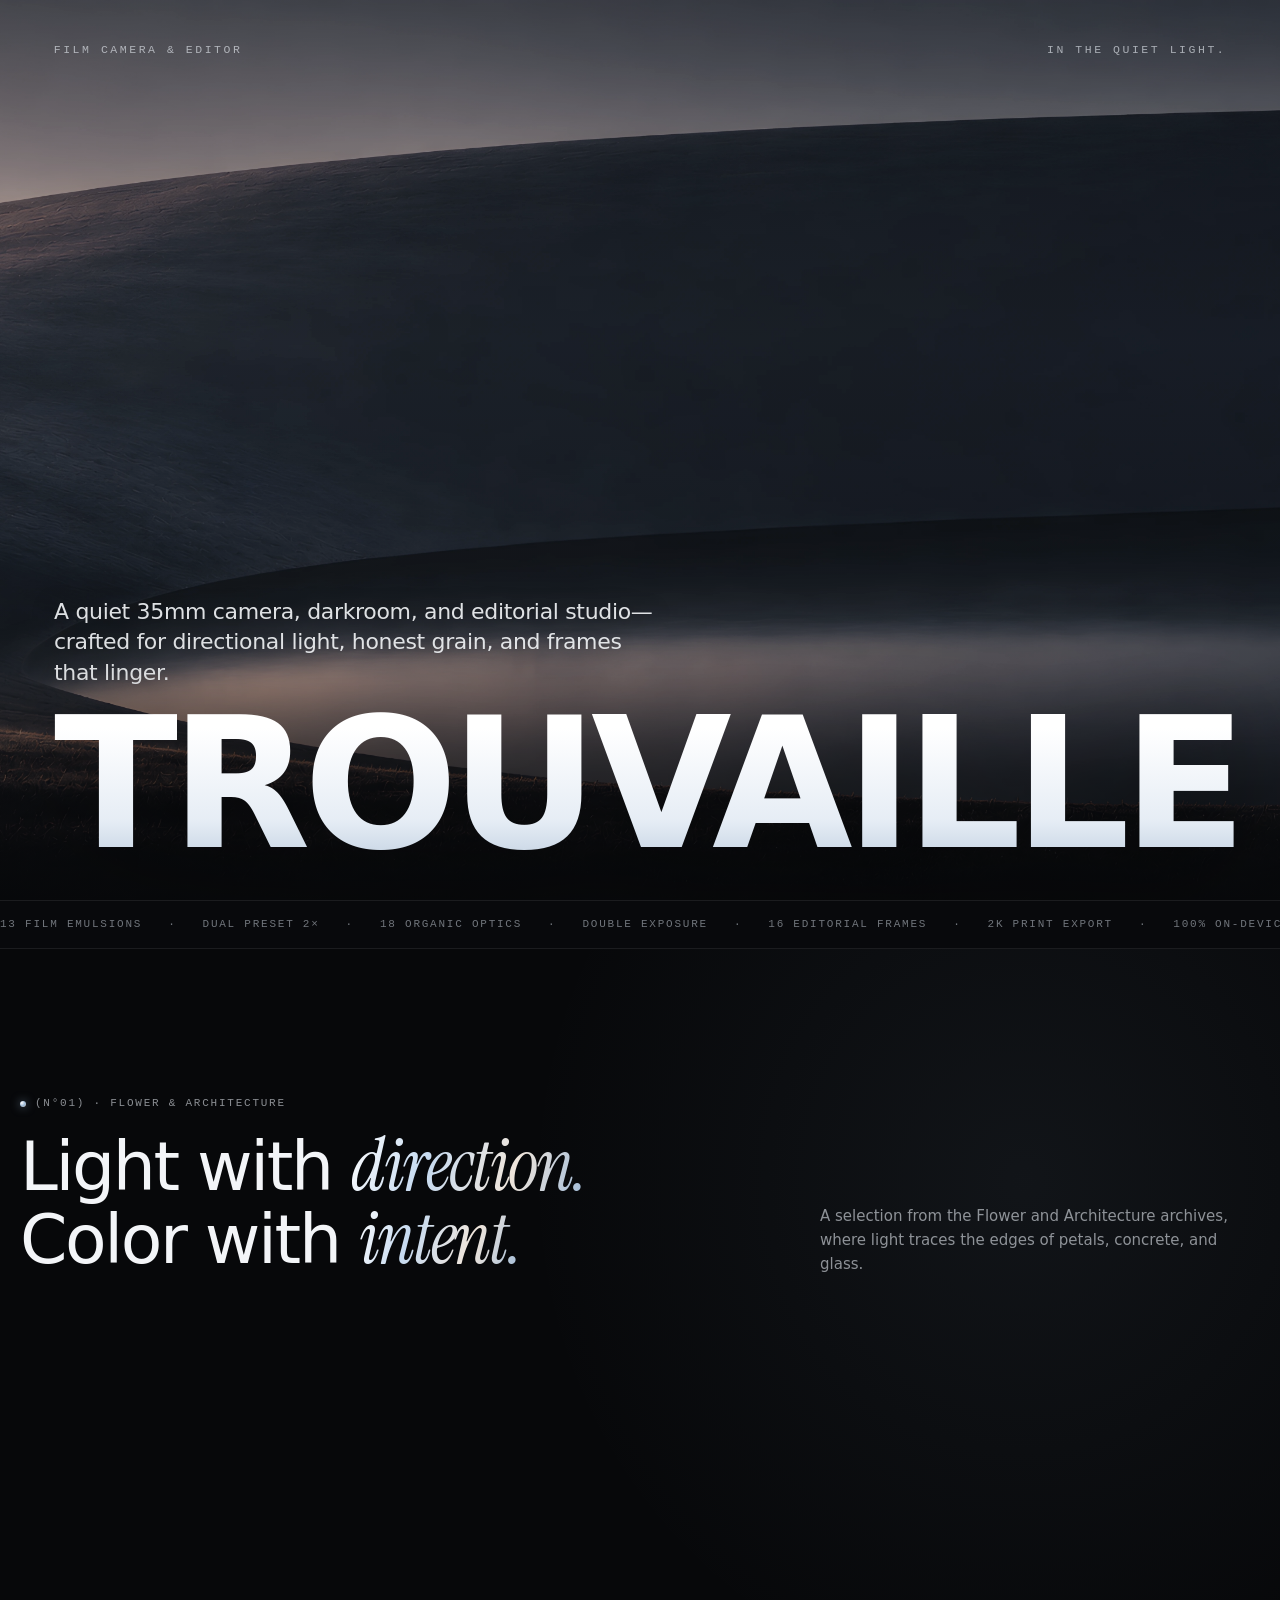
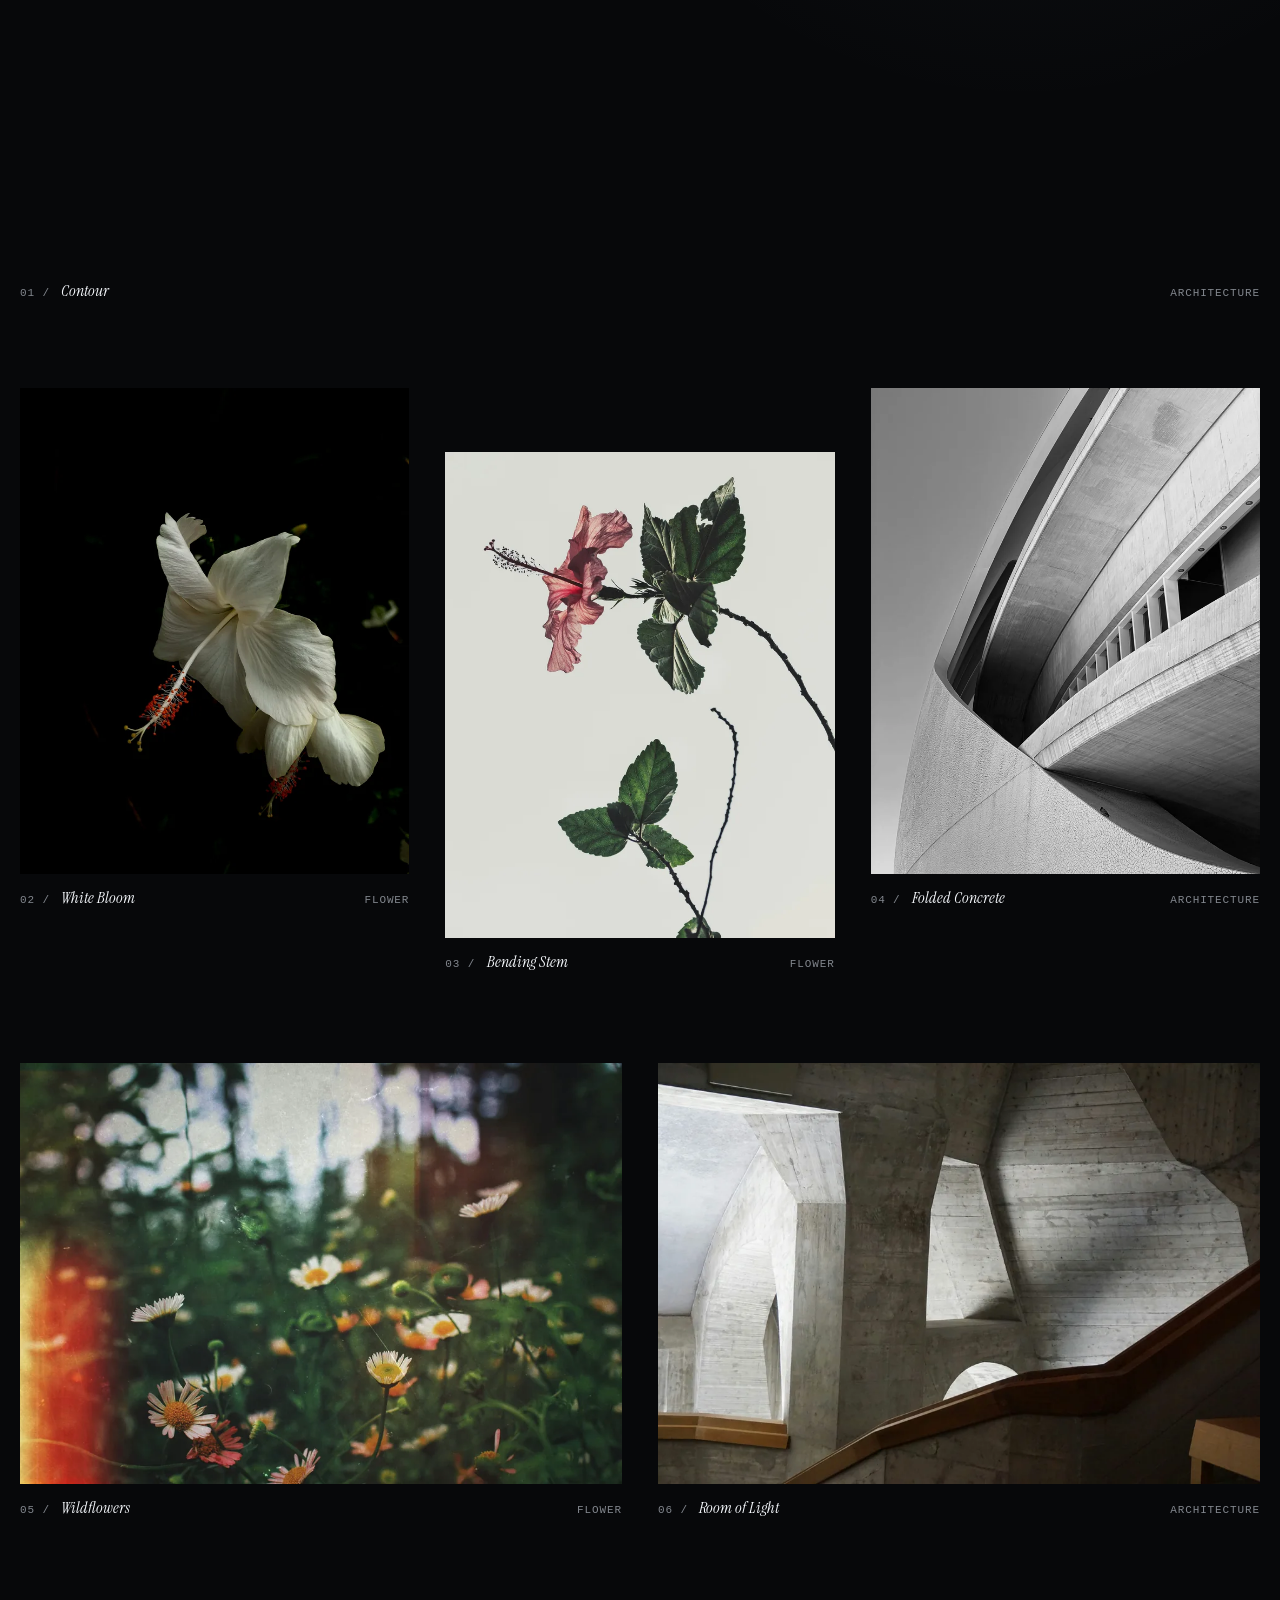
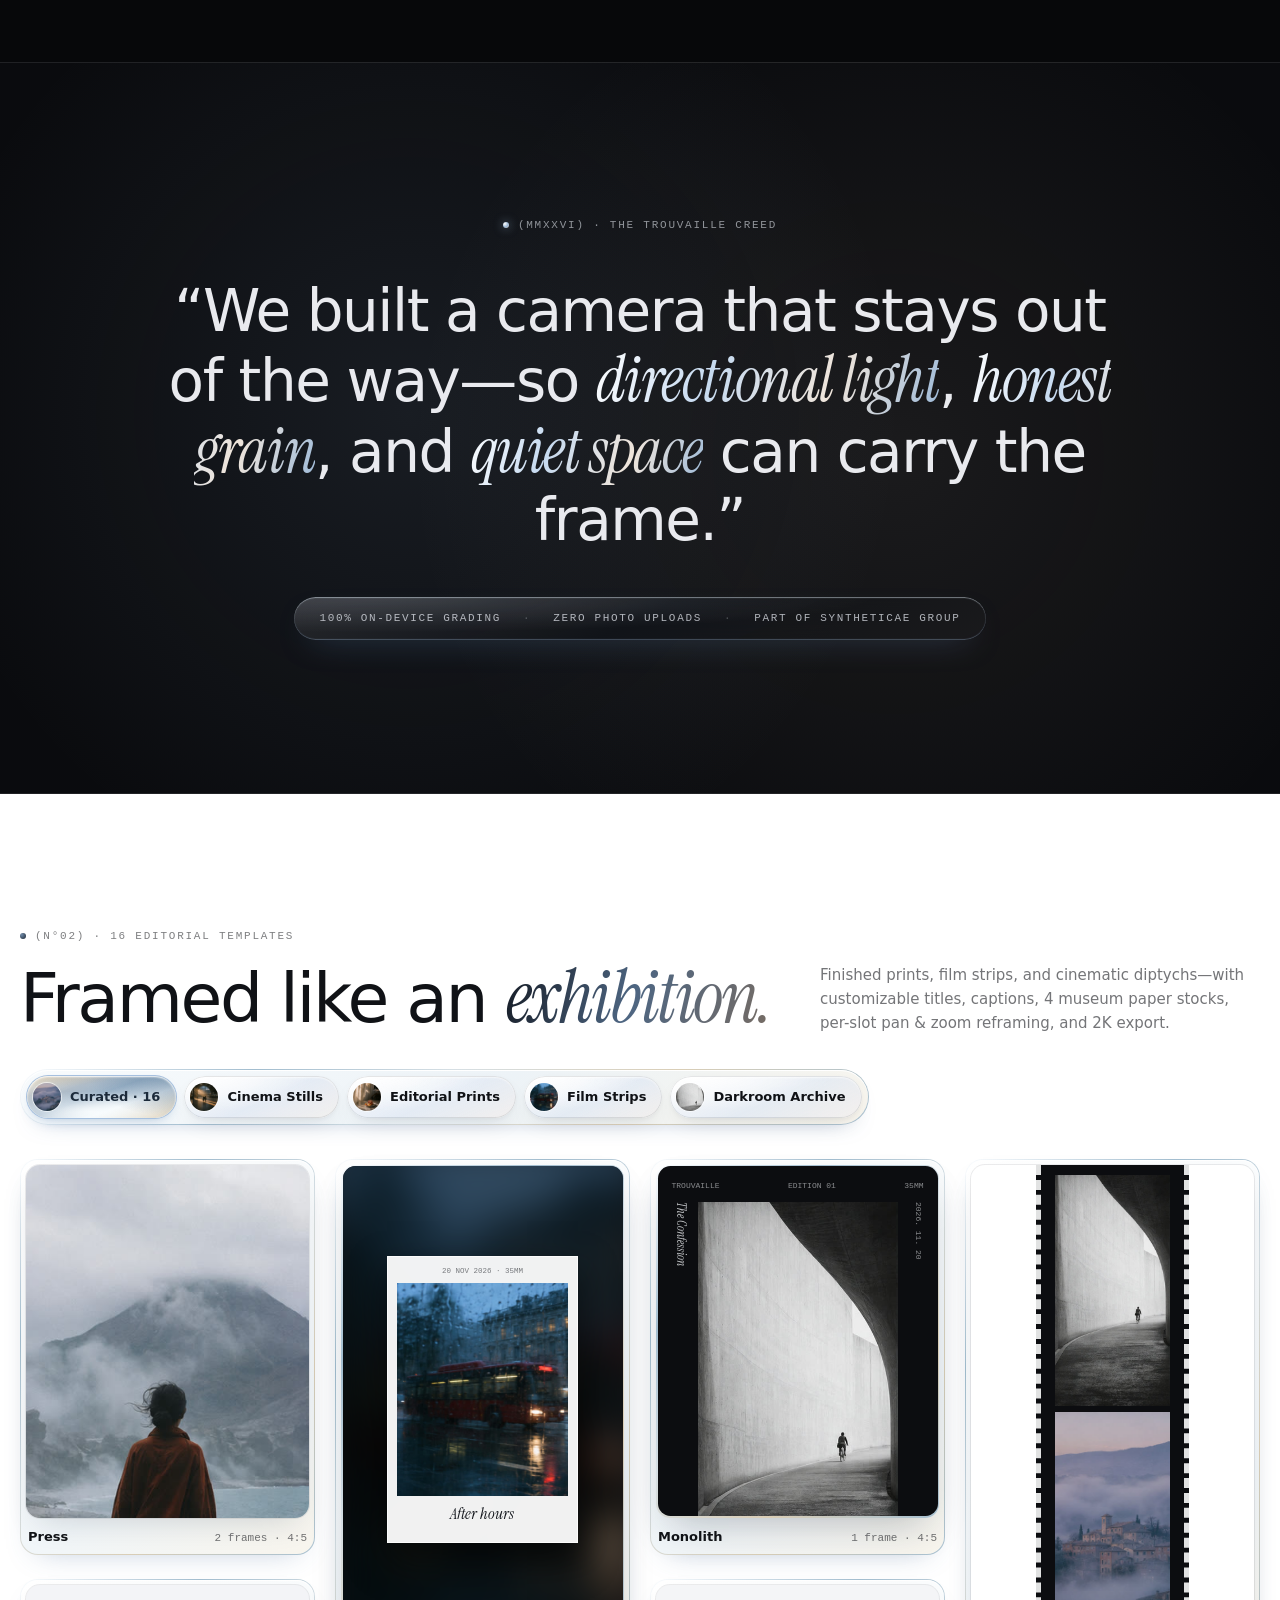
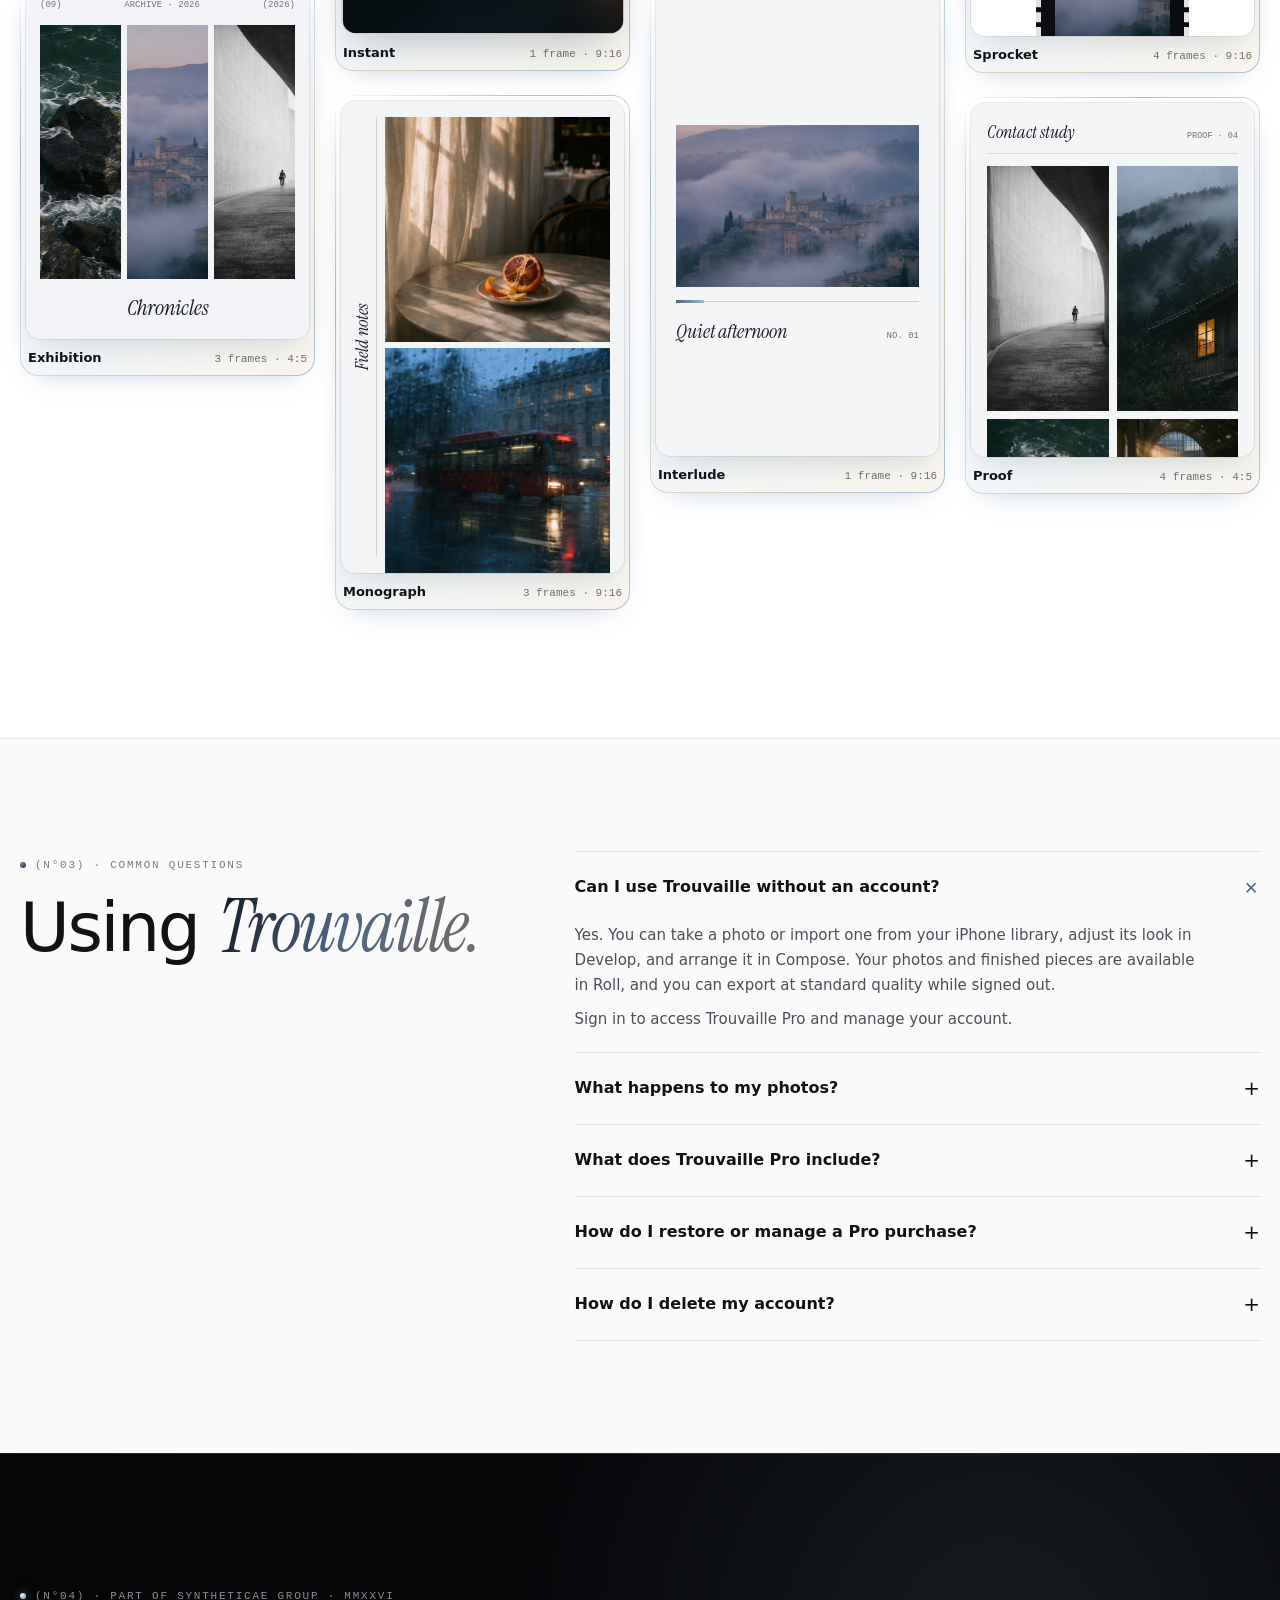
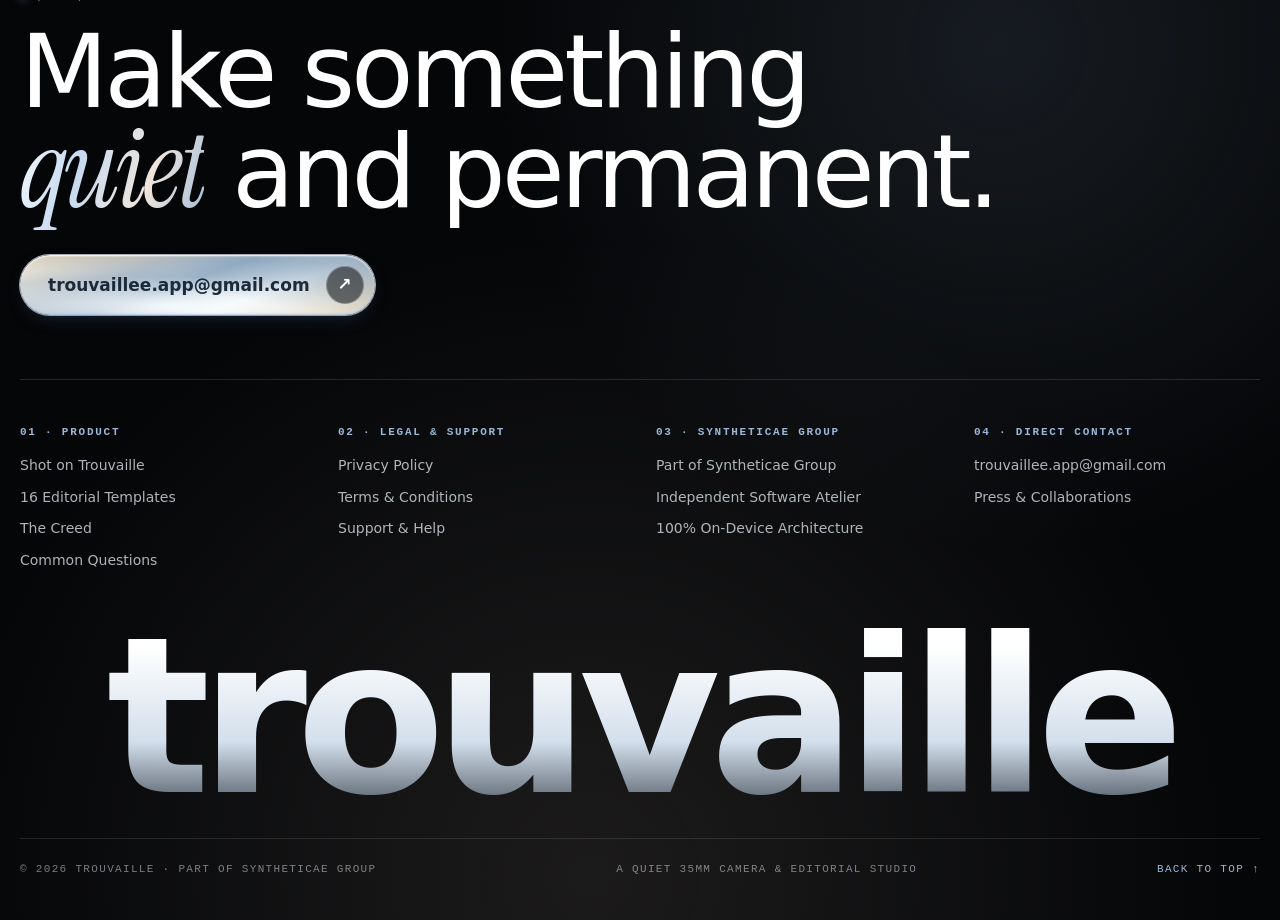
==== commit fa37b5cd: "Align website and support with the Trouvaille release" ====
--- a/index.html
+++ b/index.html
@@ -335,20 +335,20 @@
               <div class="faq-a" id="faq-account">
                 <div class="faq-a__body">
                   <p>Yes. You can take a photo or import one from your iPhone library, adjust its look in Develop, and arrange it in Compose. Your photos and finished pieces are available in Roll, and you can export at standard quality while signed out.</p>
-                  <p>Sign in when you want to publish a recipe or access Trouvaille Pro.</p>
+                  <p>Sign in to access Trouvaille Pro and manage your account.</p>
                 </div>
               </div>
             </div>
 
             <div class="faq-item">
               <button type="button" class="faq-q" aria-expanded="false" aria-controls="faq-uploads">
-                <span>What happens to my photos and shared recipes?</span>
+                <span>What happens to my photos?</span>
                 <span class="faq-icon" aria-hidden="true">+</span>
               </button>
               <div class="faq-a" id="faq-uploads" inert>
                 <div class="faq-a__body">
                   <p>Trouvaille processes your photos on your iPhone. When you save or share an export, you choose where it goes.</p>
-                  <p>A published recipe contains the settings for a film look and profile attribution. People with the link can view that information, while the source photo stays on your device. The <a href="privacy.html" class="text-link">Privacy Policy</a> explains how Trouvaille handles account and purchase data.</p>
+                  <p>The <a href="privacy.html" class="text-link">Privacy Policy</a> explains how Trouvaille handles account and purchase data.</p>
                 </div>
               </div>
             </div>
@@ -386,7 +386,7 @@
               </button>
               <div class="faq-a" id="faq-delete" inert>
                 <div class="faq-a__body">
-                  <p>While signed in, go to <strong>Profile → Delete Account</strong> and confirm. This removes your Trouvaille account, creator profile, and published recipes. You can remove photos and compositions from Roll separately.</p>
+                  <p>While signed in, go to <strong>Profile → Account → Delete Account</strong> and confirm. This removes your Trouvaille account and profile. You can remove photos and compositions from Roll separately.</p>
                   <p>If you have a subscription, manage it through Apple to stop future renewals. The <a href="privacy.html#choices" class="text-link">Privacy Policy</a> explains what happens to your data and how to contact support if you cannot sign in.</p>
                 </div>
               </div>
@@ -432,7 +432,6 @@
               <li><a href="privacy.html">Privacy Policy</a></li>
               <li><a href="terms.html">Terms &amp; Conditions</a></li>
               <li><a href="support.html">Support &amp; Help</a></li>
-              <li><a href="/r/">Shared Recipes</a></li>
             </ul>
           </div>
           <div>
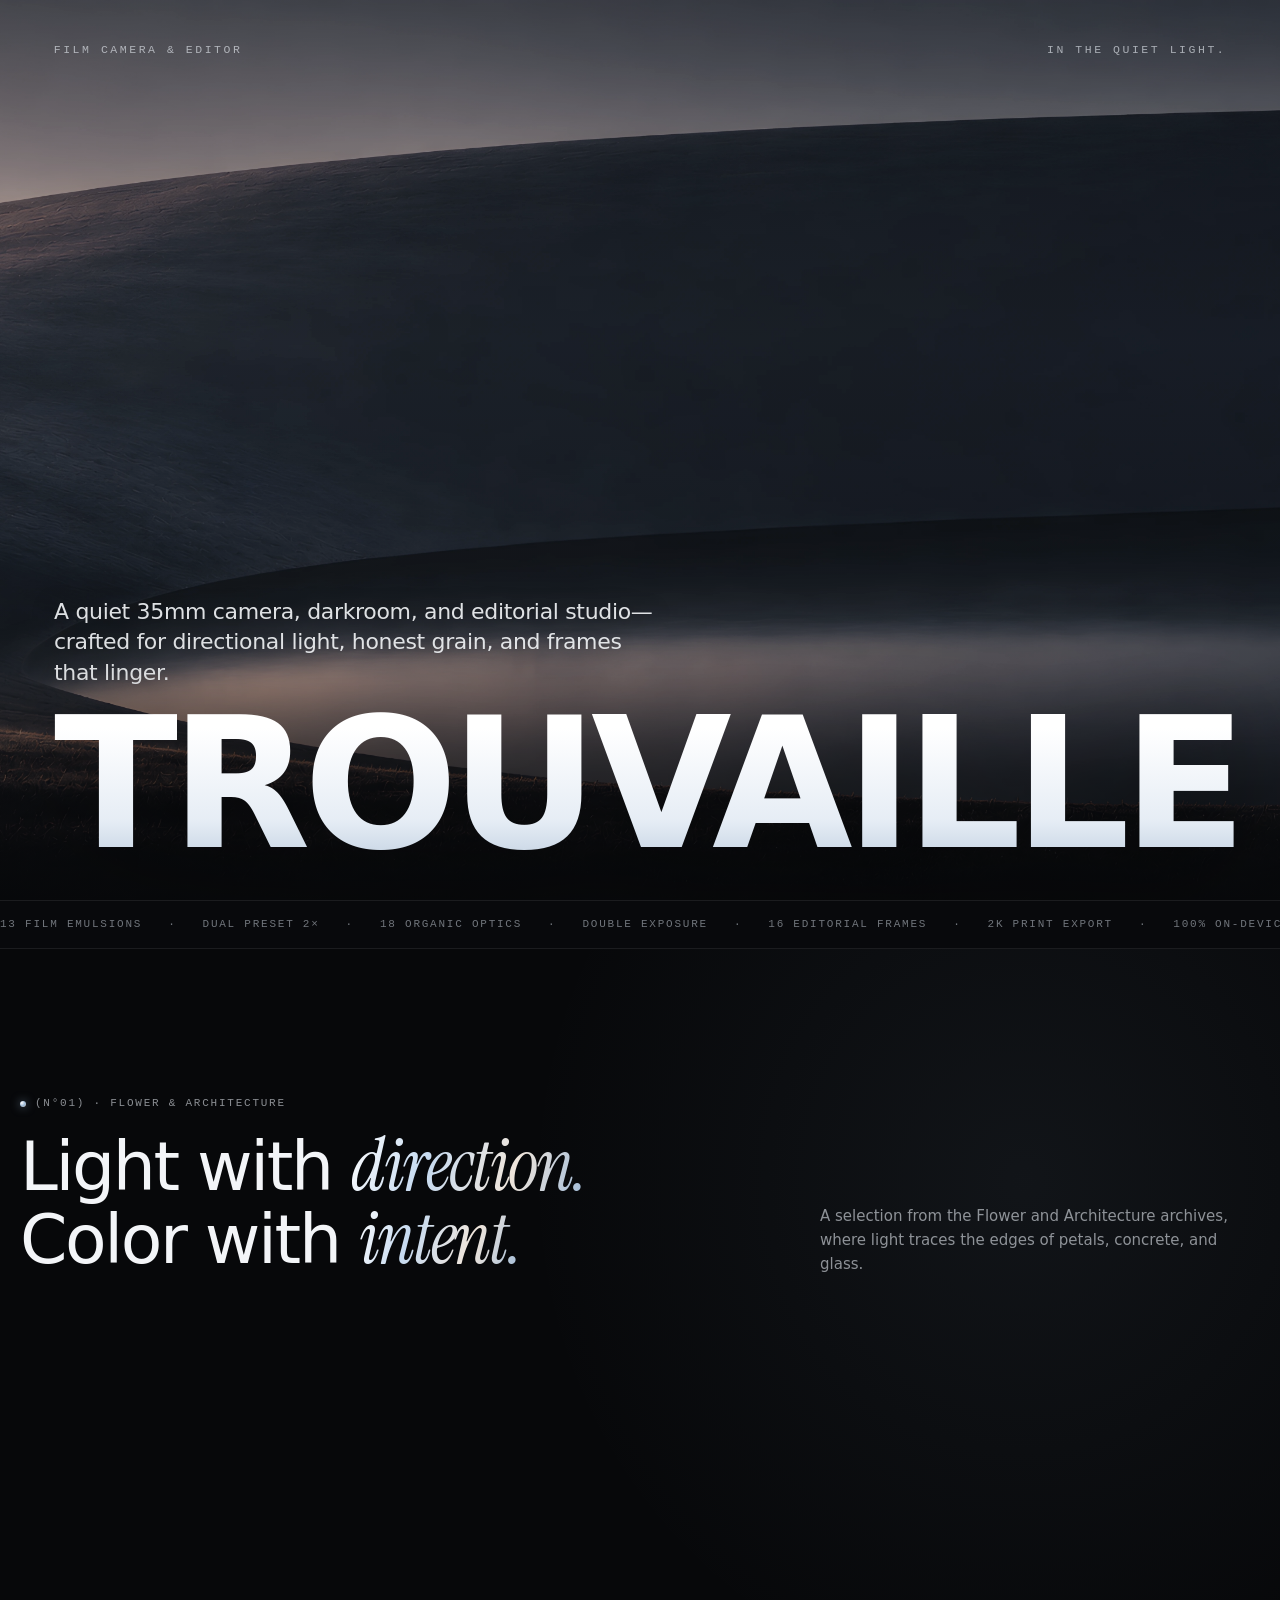
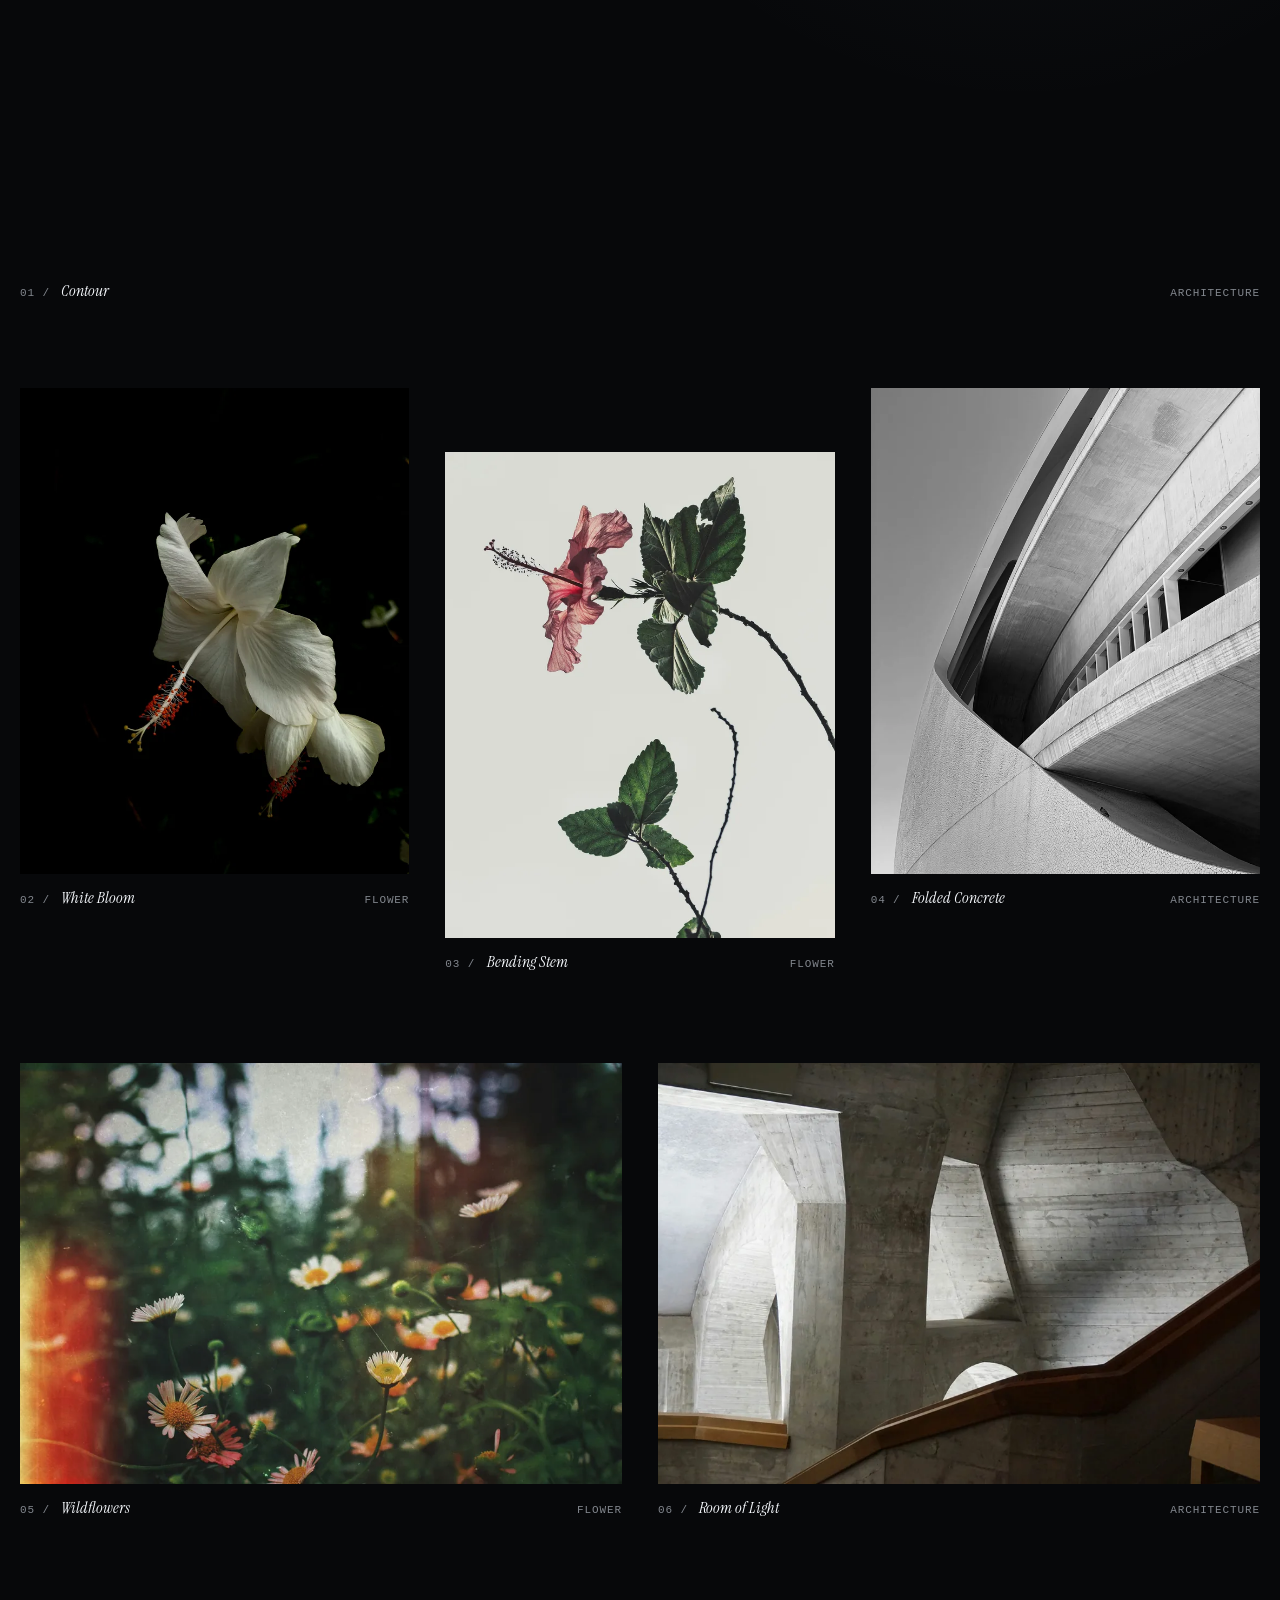
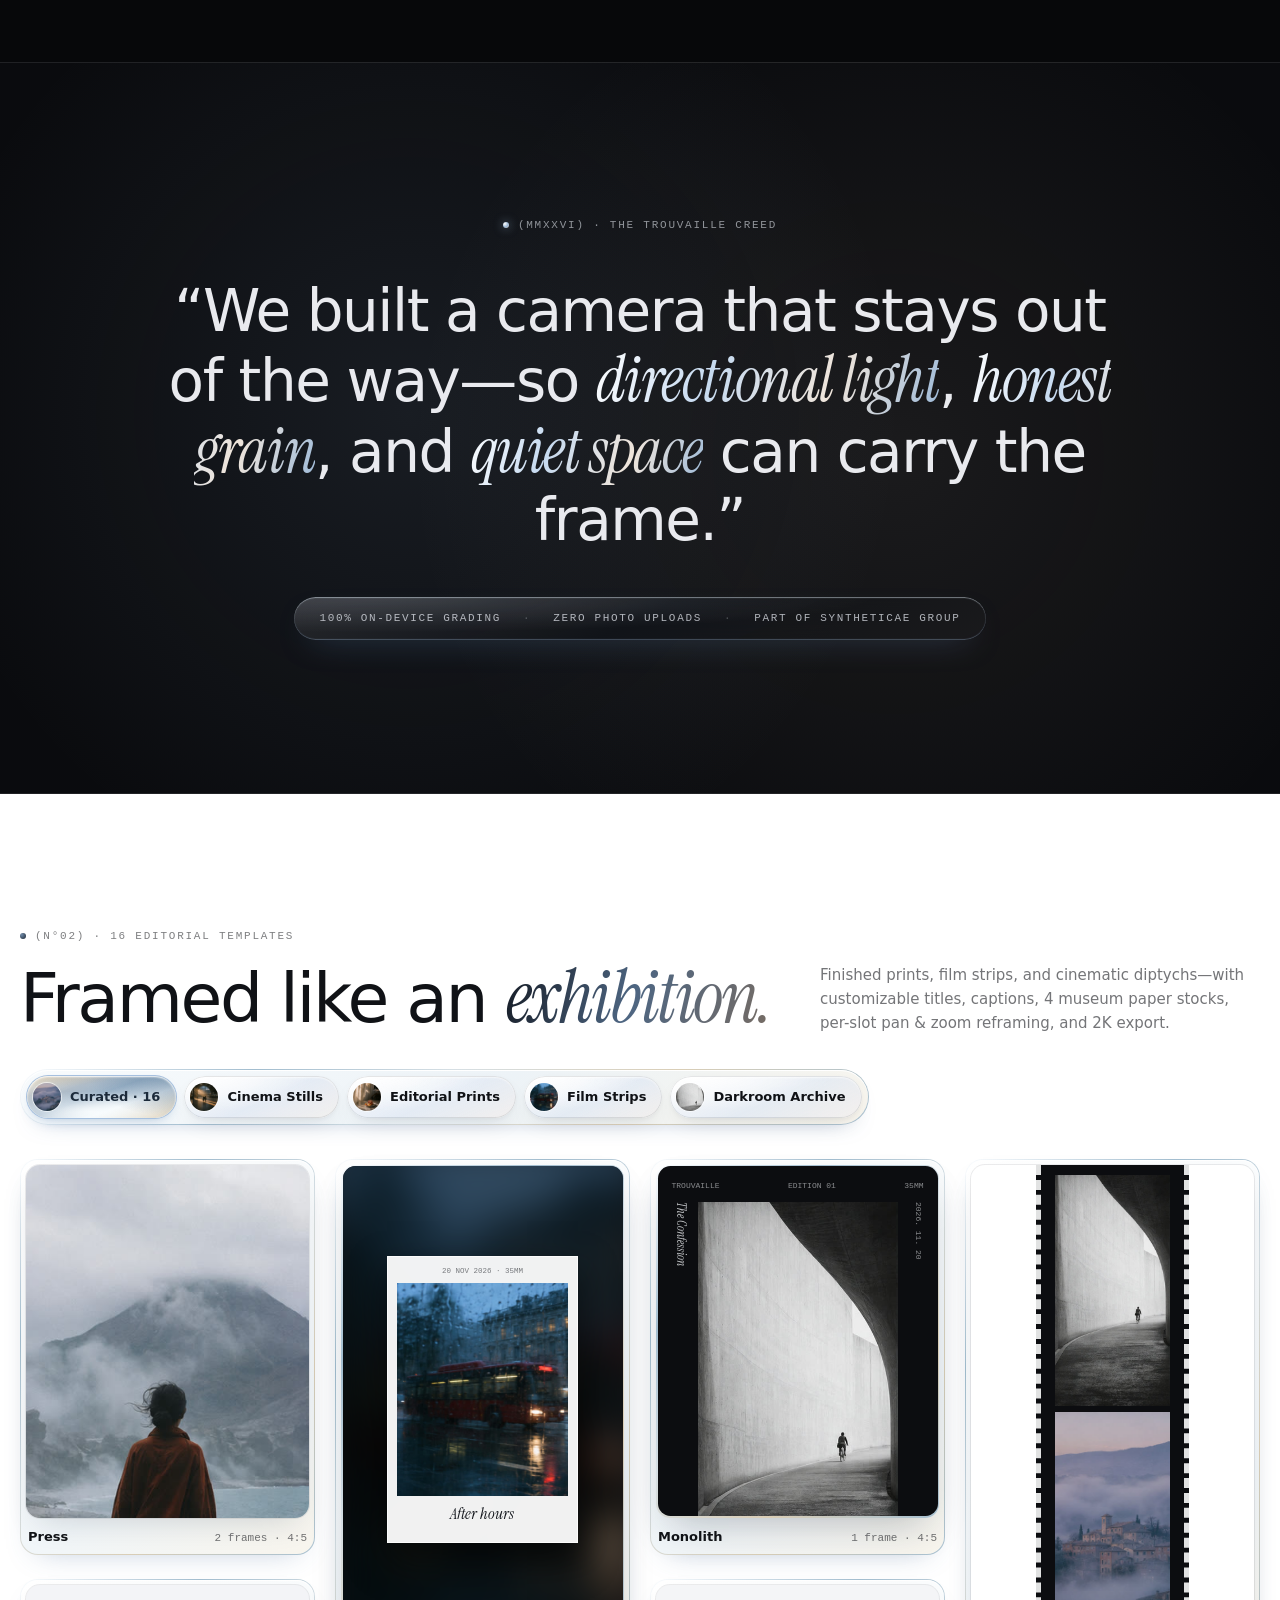
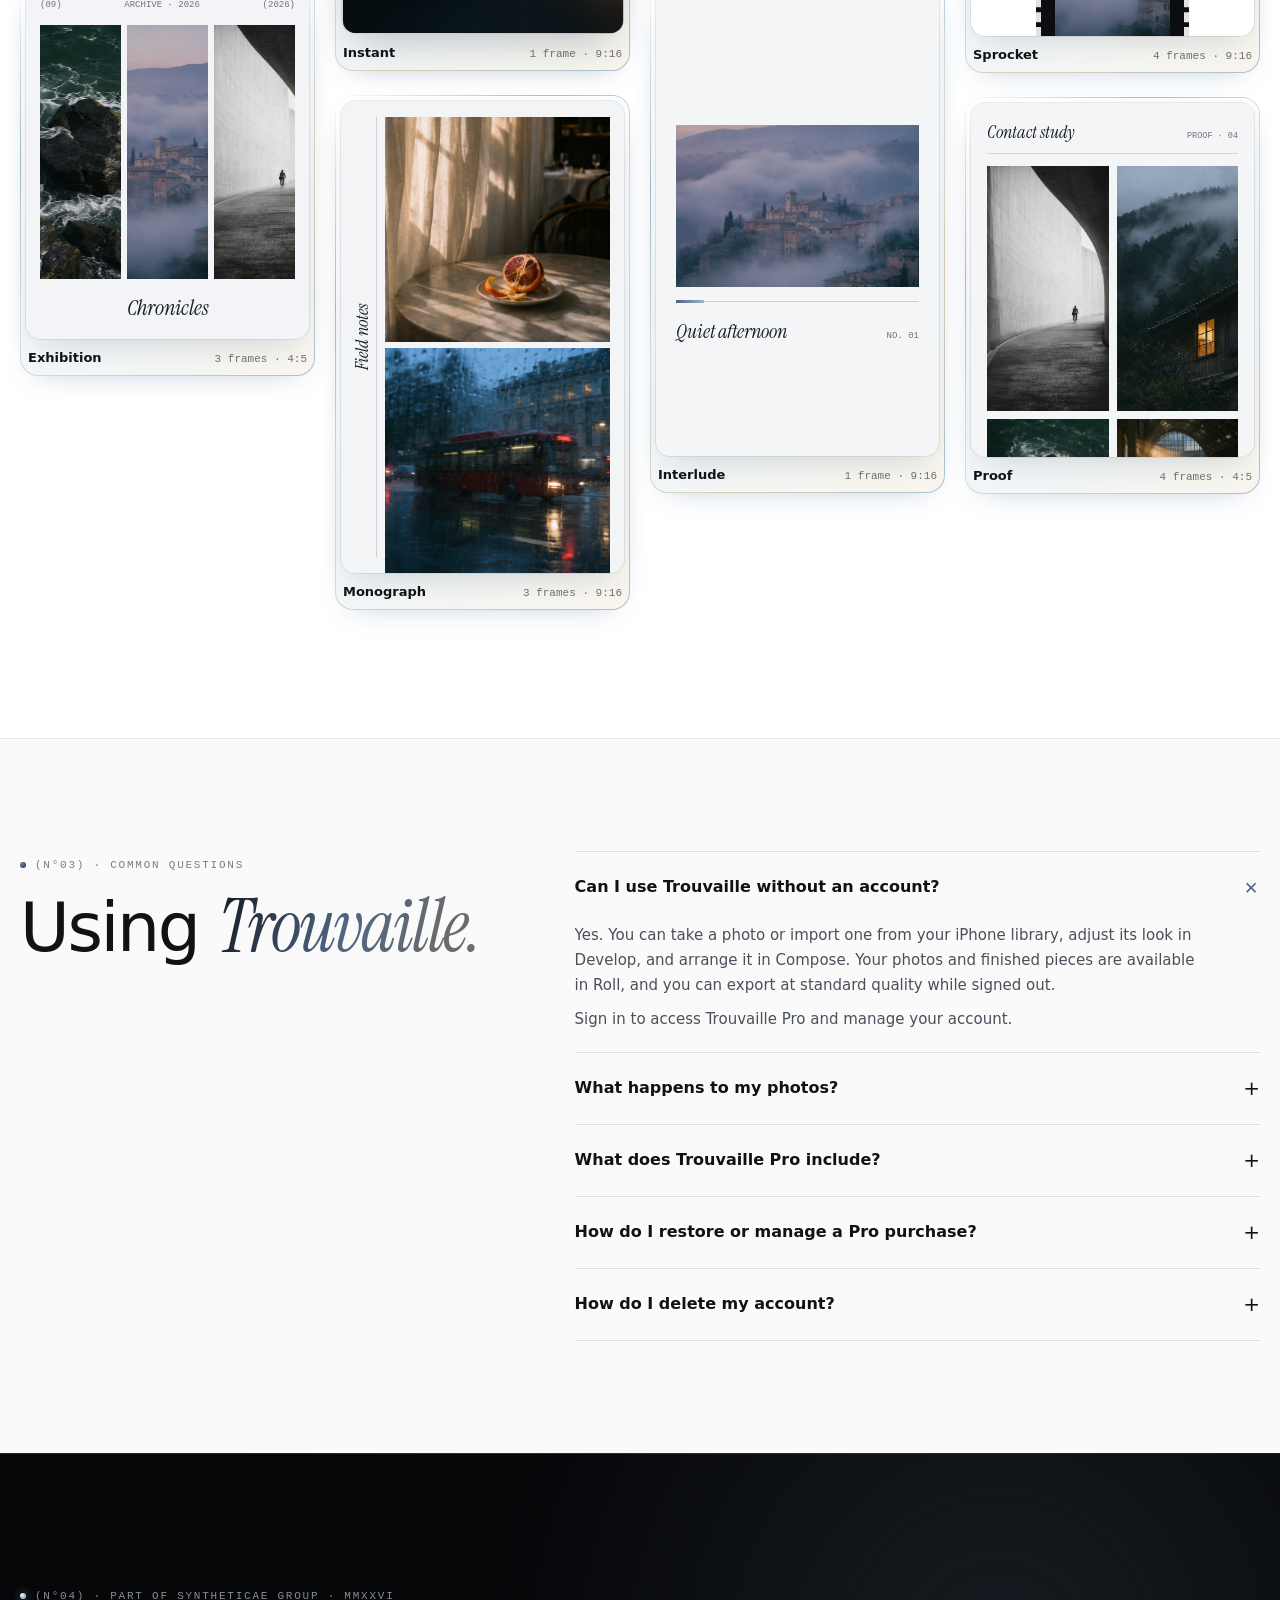
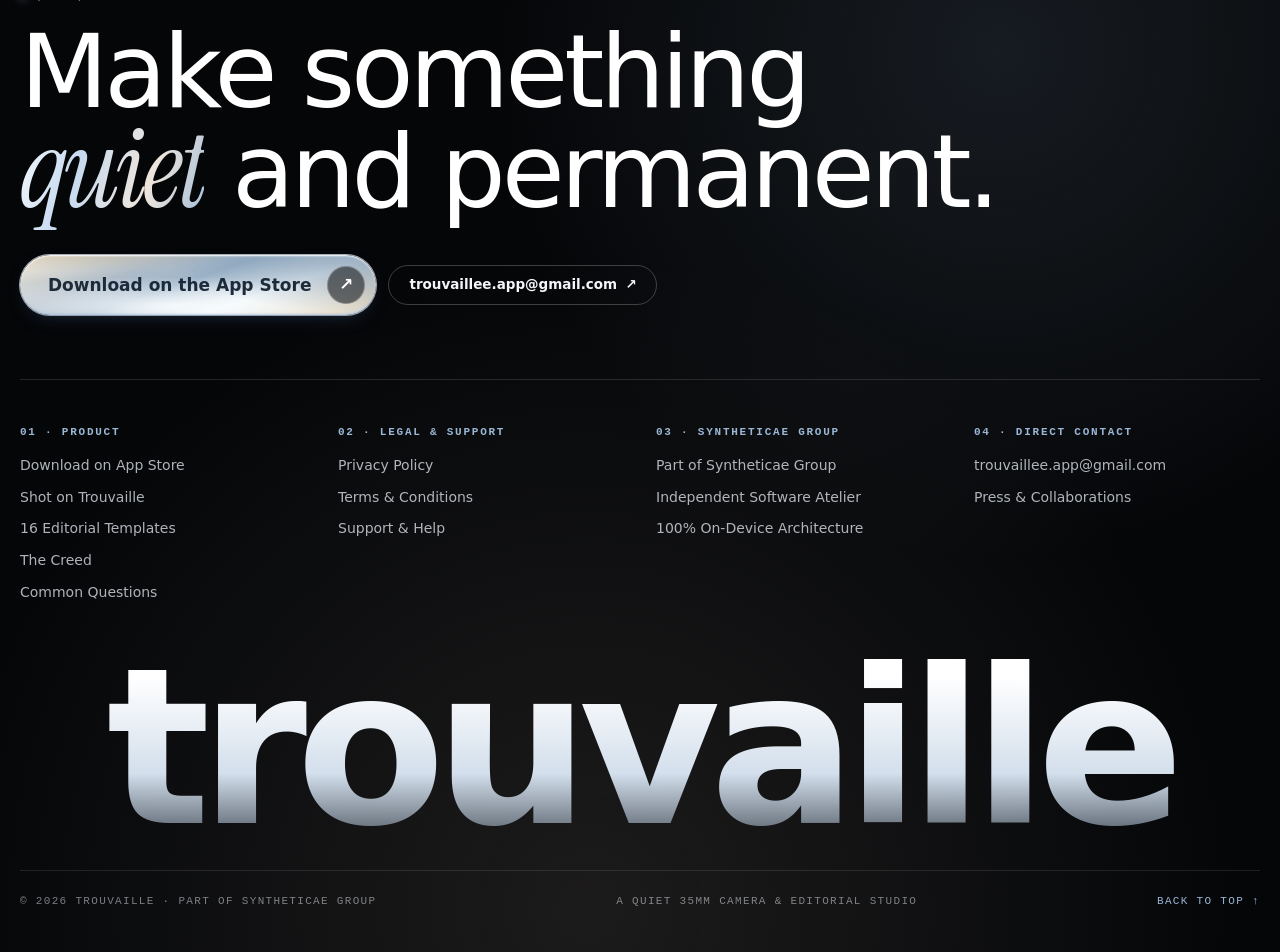
==== commit bf2ff2c8: "feat(web): add live App Store CTAs and update canonical Cloudflare URLs" ====
--- a/index.html
+++ b/index.html
@@ -14,6 +14,8 @@
       content="Preview film looks as you shoot, develop your photos on your iPhone, and compose them as prints or strips."
     />
     <meta property="og:image" content="assets/photos/herosection.webp" />
+    <meta property="og:url" content="https://trouvaille-web.trouvaillee-app.workers.dev/" />
+    <link rel="canonical" href="https://trouvaille-web.trouvaillee-app.workers.dev/" />
     <link rel="icon" type="image/png" sizes="192x192" href="/assets/icon-192.png" />
     <link rel="stylesheet" href="styles.css" />
   </head>
@@ -35,8 +37,8 @@
           <a href="#creed" data-nav="creed">Craft</a>
           <a href="#faq" data-nav="faq">FAQ</a>
         </div>
-        <a href="mailto:trouvaillee.app@gmail.com?subject=Trouvaille%20iOS%20Access" class="pill-btn chromatic-metal floating-nav__cta">
-          <span>Get Access</span>
+        <a href="https://apps.apple.com/id/app/trouvaille-camera-editor/id6837070541" target="_blank" rel="noopener noreferrer" class="pill-btn chromatic-metal floating-nav__cta">
+          <span>App Store</span>
           <span aria-hidden="true">↗</span>
         </a>
       </nav>
@@ -409,9 +411,13 @@
             <em>quiet</em> and permanent.
           </h2>
           <div class="footer-cta-row" id="download">
-            <a href="mailto:trouvaillee.app@gmail.com" class="footer-mail-pill chromatic-metal">
+            <a href="https://apps.apple.com/id/app/trouvaille-camera-editor/id6837070541" target="_blank" rel="noopener noreferrer" class="footer-mail-pill chromatic-metal">
+              <span>Download on the App Store</span>
+              <span class="footer-mail-pill__icon" aria-hidden="true">↗</span>
+            </a>
+            <a href="mailto:trouvaillee.app@gmail.com" class="pill-btn pill-btn--ghost">
               <span>trouvaillee.app@gmail.com</span>
-              <span class="footer-mail-pill__icon" aria-hidden="true">↗</span>
+              <span aria-hidden="true">↗</span>
             </a>
           </div>
         </div>
@@ -420,6 +426,7 @@
           <div>
             <h4>01 · Product</h4>
             <ul>
+              <li><a href="https://apps.apple.com/id/app/trouvaille-camera-editor/id6837070541" target="_blank" rel="noopener noreferrer">Download on App Store</a></li>
               <li><a href="#stills">Shot on Trouvaille</a></li>
               <li><a href="#gallery">16 Editorial Templates</a></li>
               <li><a href="#creed">The Creed</a></li>
@@ -437,7 +444,7 @@
           <div>
             <h4>03 · Syntheticae Group</h4>
             <ul>
-              <li><span>Part of Syntheticae Group</span></li>
+              <li><a href="https://syntheticae-website.thesyntheticae.workers.dev/" target="_blank" rel="noopener noreferrer">Part of Syntheticae Group</a></li>
               <li><span>Independent Software Atelier</span></li>
               <li><span>100% On-Device Architecture</span></li>
             </ul>
--- a/styles.css
+++ b/styles.css
@@ -698,7 +698,7 @@
   background-clip: text;
   color: transparent;
 }
-.footer-cta-row { margin-top: 34px; }
+.footer-cta-row { display: flex; flex-wrap: wrap; align-items: center; gap: 12px; margin-top: 34px; }
 .footer-mail-pill {
   display: inline-flex;
   align-items: center;
